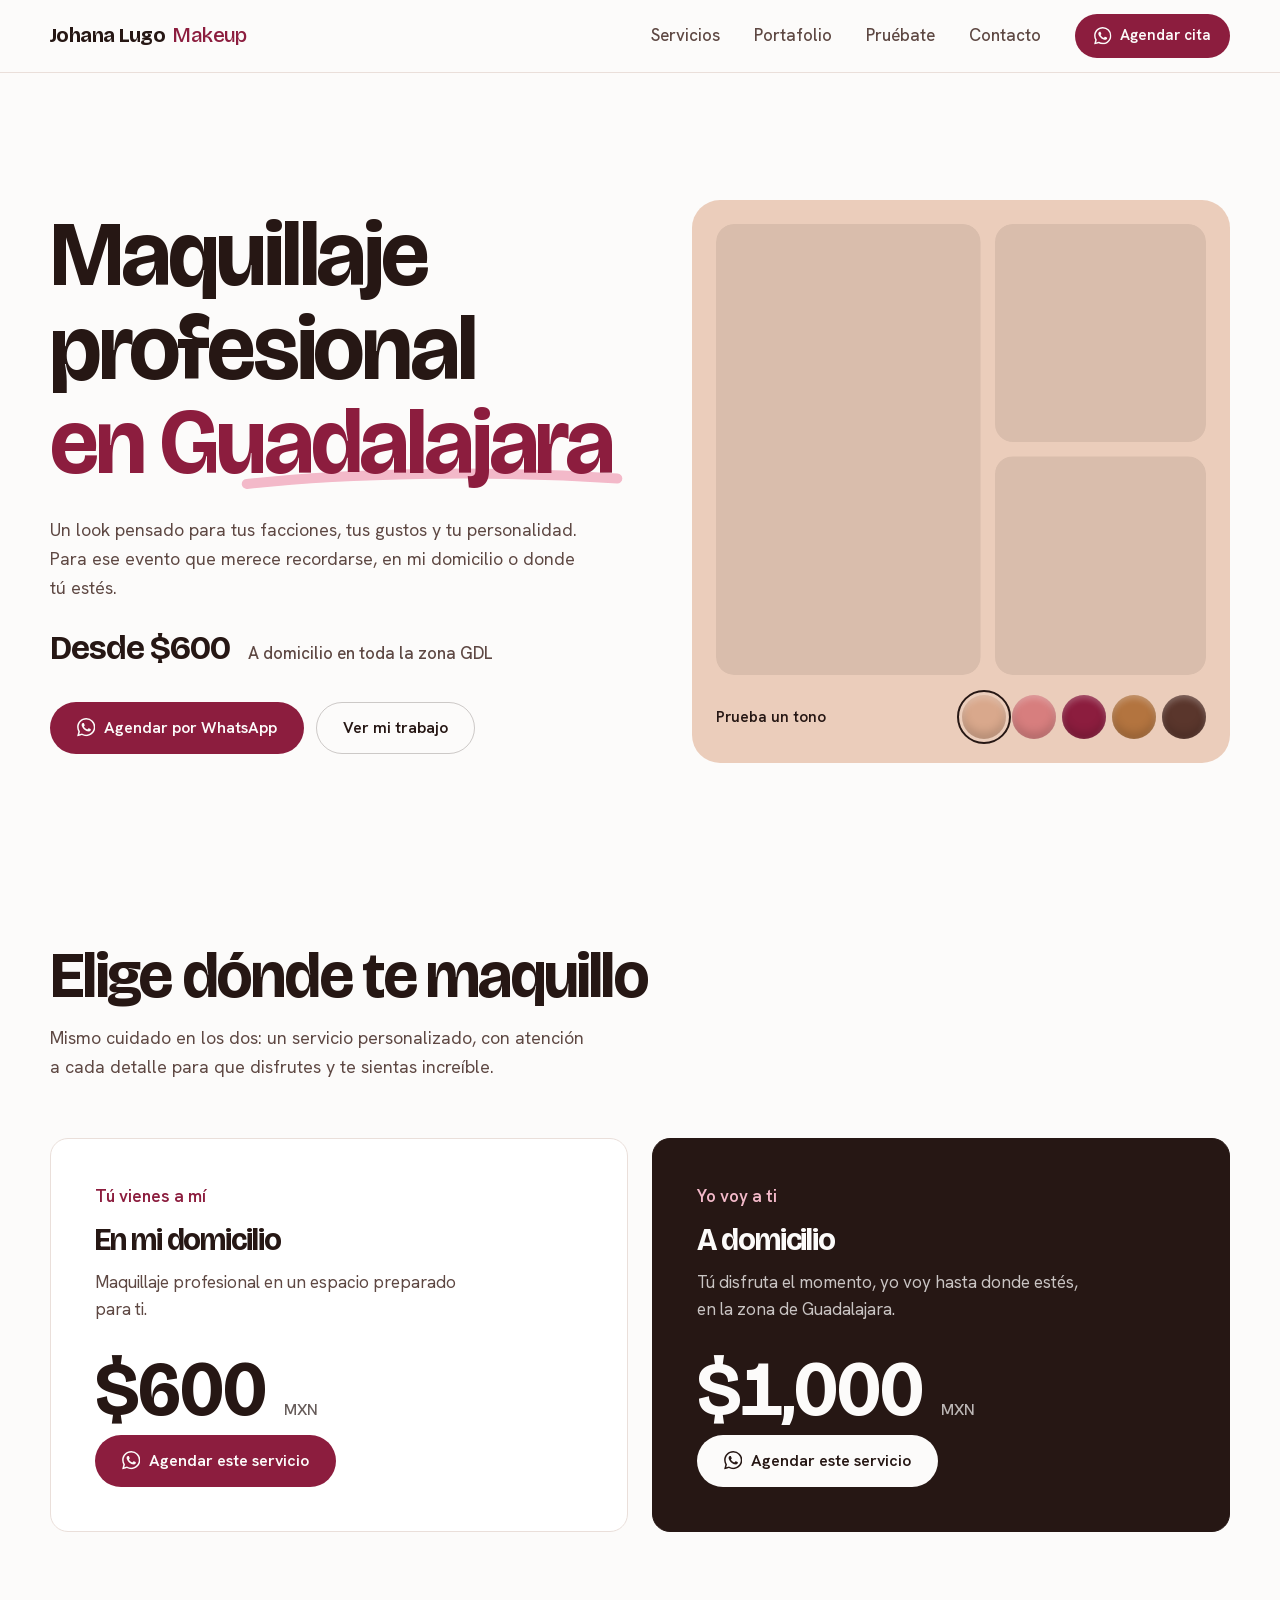
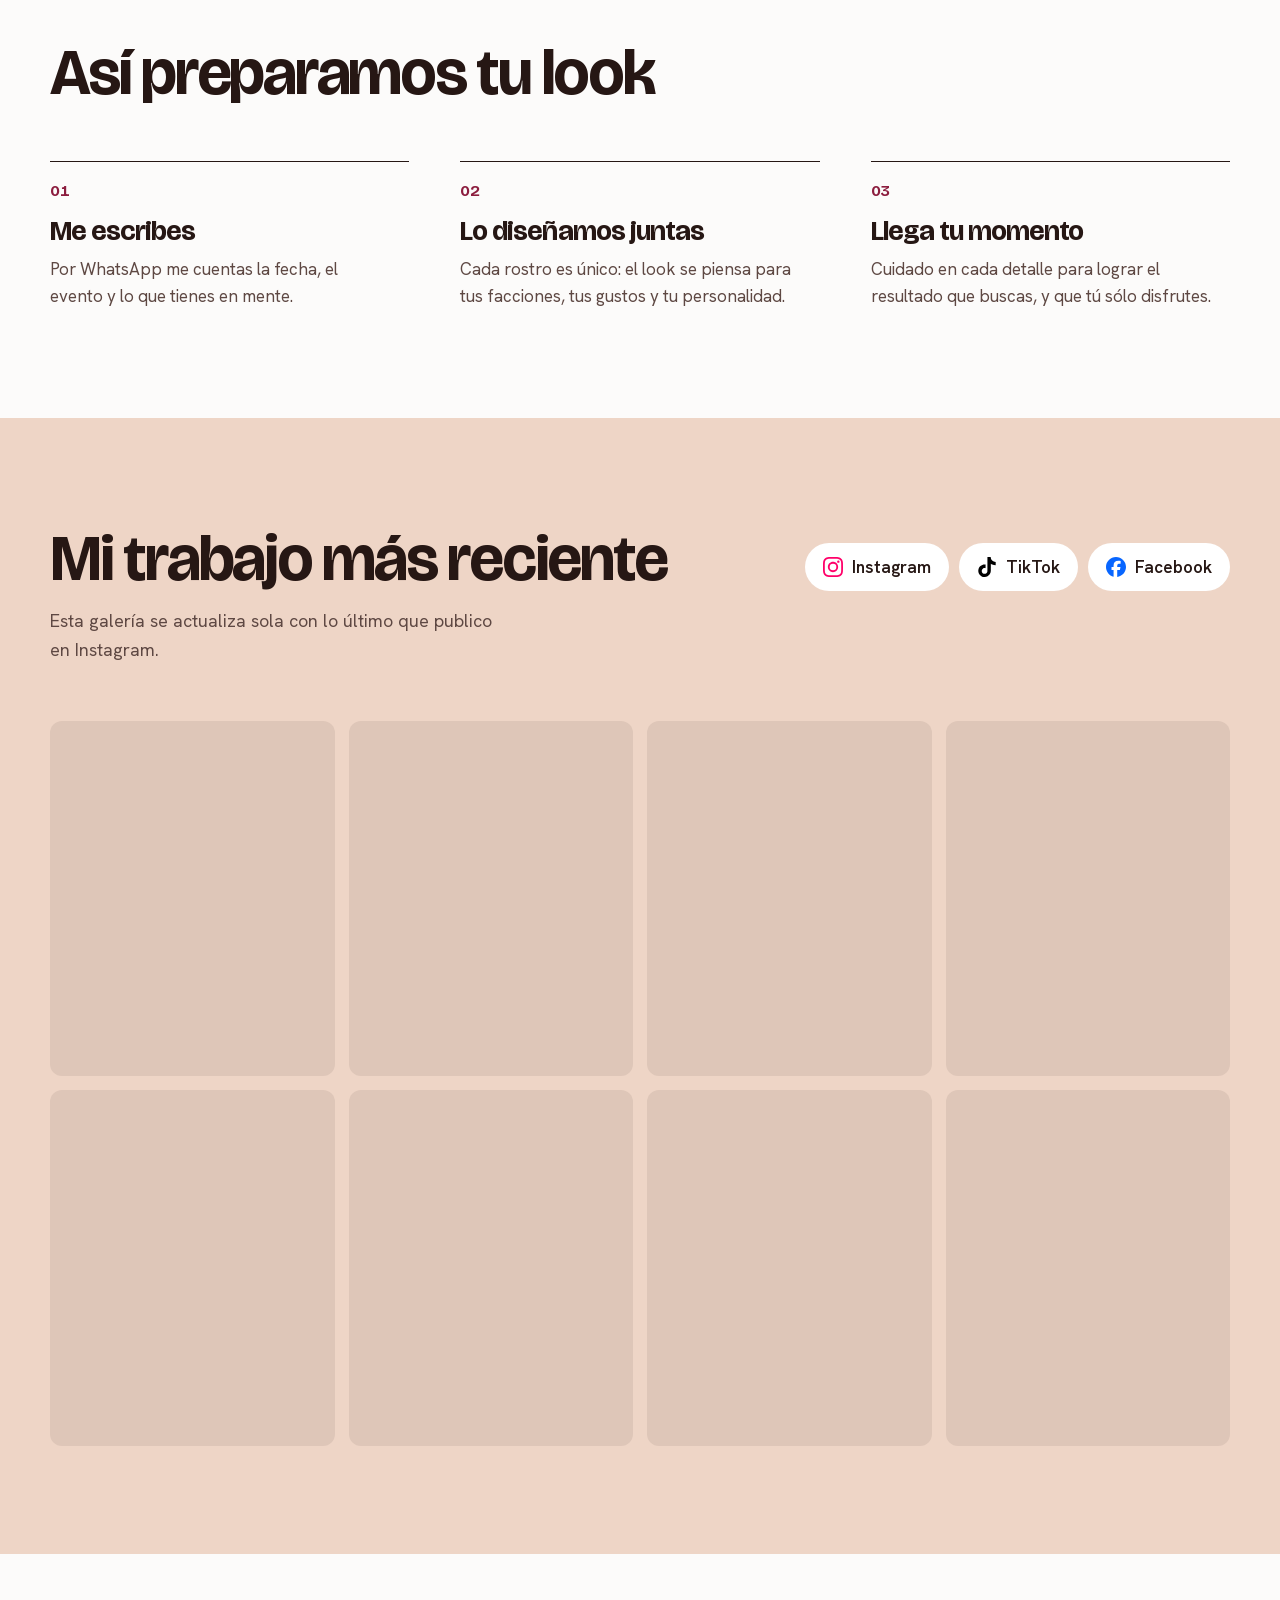
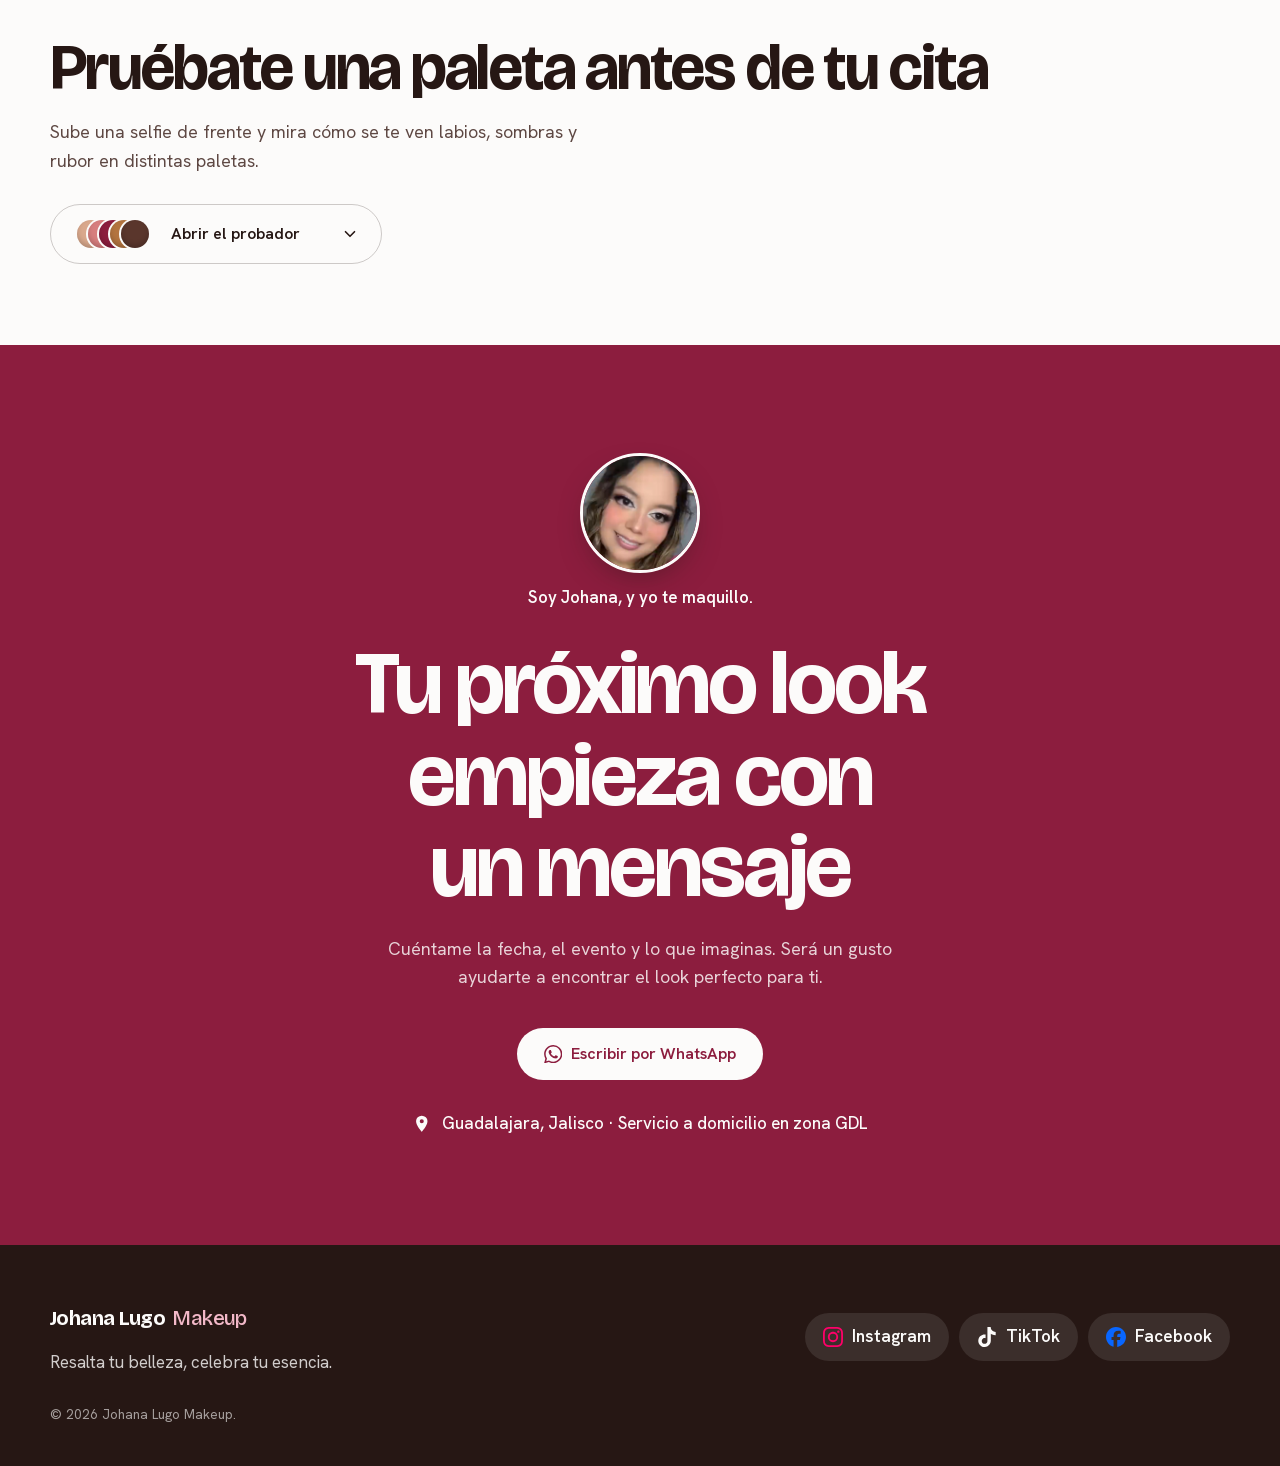
==== maquillaje/index.html @ 3df5ff07 "Add files via upload" ====
<!DOCTYPE html>
<html lang="es-MX">
<head>
  <meta charset="UTF-8">
  <meta name="viewport" content="width=device-width, initial-scale=1, viewport-fit=cover">
  <title>Johana Lugo Makeup · Maquillaje profesional en Guadalajara</title>
  <meta name="description" content="Maquillaje profesional en Guadalajara para tus eventos especiales. En mi domicilio desde $600 o a domicilio en zona GDL. Agenda por WhatsApp.">
  <meta name="theme-color" content="#FCFBFA">
  <meta name="color-scheme" content="light">

  <!-- Compartir (WhatsApp, Facebook, Instagram) -->
  <meta property="og:type" content="website">
  <meta property="og:locale" content="es_MX">
  <meta property="og:title" content="Johana Lugo Makeup · Maquillaje profesional en Guadalajara">
  <meta property="og:description" content="Un look pensado para ti. En mi domicilio desde $600 o a domicilio en zona GDL.">
  <meta property="og:image" content="share.jpg">
  <meta name="twitter:card" content="summary_large_image">

  <link rel="icon" href="data:image/svg+xml,%3Csvg xmlns='http://www.w3.org/2000/svg' viewBox='0 0 64 64'%3E%3Crect width='64' height='64' rx='16' fill='%238C1D3E'/%3E%3Ctext x='50%25' y='54%25' dominant-baseline='middle' text-anchor='middle' font-family='Georgia,serif' font-size='40' fill='%23FCFBFA'%3EJ%3C/text%3E%3C/svg%3E">

  <link rel="preload" href="fonts/bricolage-grotesque.woff2" as="font" type="font/woff2" crossorigin>
  <link rel="preload" href="fonts/hanken-grotesk.woff2" as="font" type="font/woff2" crossorigin>
  <link rel="preconnect" href="https://cdn.fouita.com" crossorigin>
  <link rel="preconnect" href="https://imgin.fouita.com" crossorigin>

  <style>
    /* ----------------------------------------------------------------
       Fuentes alojadas en el propio sitio (OFL). Sólo el subconjunto
       latino: cubre acentos, ñ, ¿ y ¡.
       ---------------------------------------------------------------- */
    @font-face {
      font-family: "Bricolage Grotesque";
      src: url("fonts/bricolage-grotesque.woff2") format("woff2");
      font-weight: 400 800; font-stretch: 75% 100%; font-display: swap;
      unicode-range: U+0000-00FF, U+0131, U+0152-0153, U+02BB-02BC, U+02C6, U+02DA, U+02DC, U+0304, U+0308, U+0329, U+2000-206F, U+20AC, U+2122, U+2191, U+2193, U+2212, U+2215, U+FEFF, U+FFFD;
    }
    @font-face {
      font-family: "Hanken Grotesk";
      src: url("fonts/hanken-grotesk.woff2") format("woff2");
      font-weight: 400 700; font-display: swap;
      unicode-range: U+0000-00FF, U+0131, U+0152-0153, U+02BB-02BC, U+02C6, U+02DA, U+02DC, U+0304, U+0308, U+0329, U+2000-206F, U+20AC, U+2122, U+2191, U+2193, U+2212, U+2215, U+FEFF, U+FFFD;
    }

    /* ----------------------------------------------------------------
       Sistema. Paleta del tocador: blanco limpio, tinta cacao, berry
       como acento y campo, nude como segundo campo.
       ---------------------------------------------------------------- */
    :root {
      --ground: #FCFBFA;
      --ink: #261714;
      --ink-2: #5E4843;        /* texto secundario: 8.2:1 sobre blanco */
      --berry: #8C1D3E;
      --berry-ink: #6E142F;    /* berry al presionar */
      --nude: #EED5C6;
      --line: #EADFDA;
      --tone: #EBCDBB;         /* lo cambia la paleta del hero */

      --display: "Bricolage Grotesque", "Hanken Grotesk", system-ui, sans-serif;
      --text: "Hanken Grotesk", system-ui, -apple-system, "Segoe UI", sans-serif;

      --r: 18px;
      --r-sm: 12px;
      --wrap: min(1180px, calc(100% - clamp(40px, 8vw, 96px)));

      /* Curvas con fuerza (Emil Kowalski): nada de ease-in en UI */
      --ease-out: cubic-bezier(0.23, 1, 0.32, 1);
      --ease-in-out: cubic-bezier(0.77, 0, 0.175, 1);
    }

    *, *::before, *::after { box-sizing: border-box; }
    * { margin: 0; }
    html { scroll-behavior: smooth; scroll-padding-top: 88px; -webkit-text-size-adjust: 100%; }
    body {
      background: var(--ground);
      color: var(--ink);
      font: 400 17px/1.6 var(--text);
      -webkit-font-smoothing: antialiased;
      text-rendering: optimizeLegibility;
      accent-color: var(--berry);
      caret-color: var(--berry);
      scrollbar-color: var(--berry) var(--ground);
    }
    img, svg { display: block; max-width: 100%; }
    a { color: inherit; text-underline-offset: 0.2em; }
    ::selection { background: var(--berry); color: var(--ground); }
    :focus-visible { outline: 2px solid var(--berry); outline-offset: 3px; border-radius: 6px; }

    h1, h2, h3 {
      font-family: var(--display);
      font-weight: 700;
      line-height: 1.02;
      letter-spacing: -0.035em;
      text-wrap: balance;
      font-variation-settings: "opsz" 96;
    }
    h2 { font-size: clamp(2.4rem, 5vw, 4rem); }
    p { text-wrap: pretty; }

    .wrap { width: var(--wrap); margin-inline: auto; }
    .lead { font-size: clamp(1.06rem, 1.4vw, 1.2rem); color: var(--ink-2); max-width: 54ch; }

    .skip {
      position: absolute; left: 16px; top: -60px; z-index: 200;
      background: var(--ink); color: var(--ground); padding: 12px 18px; border-radius: 10px;
      font-weight: 600; text-decoration: none;
    }
    .skip:focus { top: 16px; }

    .icon { width: 1.15em; height: 1.15em; fill: currentColor; flex: none; }

    /* ---------------- Botones: un par, una forma ---------------- */
    .btn {
      display: inline-flex; align-items: center; justify-content: center; gap: 0.55em;
      min-height: 52px; padding: 0 26px; border-radius: 999px;
      font: 600 1rem/1 var(--text); text-decoration: none; cursor: pointer;
      border: 1.5px solid transparent;
      transition: background-color 180ms ease, color 180ms ease, border-color 180ms ease, transform 160ms var(--ease-out);
      -webkit-tap-highlight-color: transparent;
    }
    .btn:active { transform: scale(0.97); }
    .btn-primary { background: var(--berry); color: var(--ground); }
    .btn-primary:active { background: var(--berry-ink); }
    .btn-ghost { border-color: color-mix(in srgb, var(--ink) 22%, transparent); color: var(--ink); }
    @media (hover: hover) and (pointer: fine) {
      .btn-primary:hover { background: var(--berry-ink); }
      .btn-ghost:hover { border-color: var(--ink); }
    }

    /* ---------------- Encabezado ---------------- */
    .top {
      position: sticky; top: 0; z-index: 100;
      background: color-mix(in srgb, var(--ground) 90%, transparent);
      backdrop-filter: saturate(1.4) blur(14px);
      -webkit-backdrop-filter: saturate(1.4) blur(14px);
      border-bottom: 1px solid var(--line);
    }
    .top .wrap { min-height: 72px; display: flex; align-items: center; justify-content: space-between; gap: 24px; }
    .mark {
      font: 700 1.3rem/1 var(--display); letter-spacing: -0.03em; text-decoration: none;
      display: inline-flex; align-items: baseline; gap: 0.35em; min-height: 44px; align-items: center;
    }
    .mark span { color: var(--berry); font-weight: 500; }
    .nav { display: flex; align-items: center; gap: clamp(16px, 3vw, 34px); }
    .nav a:not(.btn) {
      font-weight: 500; color: var(--ink-2); text-decoration: none; padding: 10px 0;
      background: linear-gradient(currentColor, currentColor) 0 calc(100% - 6px) / 0 1.5px no-repeat;
      transition: background-size 220ms var(--ease-out), color 180ms ease;
    }
    @media (hover: hover) and (pointer: fine) {
      .nav a:not(.btn):hover { color: var(--ink); background-size: 100% 1.5px; }
    }
    .nav .btn { min-height: 44px; padding: 0 18px; font-size: 0.95rem; }

    /* ---------------- Hero ---------------- */
    .hero { padding: clamp(32px, 6vh, 72px) 0 clamp(32px, 5vh, 56px); }
    #servicios { padding-top: clamp(48px, 7vh, 88px); }
    .hero .wrap {
      display: grid; grid-template-columns: minmax(0, 1.05fr) minmax(0, 1fr);
      gap: clamp(32px, 6vw, 88px); align-items: center;
      min-height: min(720px, calc(100svh - 72px - 120px));
    }
    .hero h1 { font-size: clamp(3rem, 7.2vw, 6rem); margin-bottom: 26px; }
    .hero h1 em { font-style: normal; color: var(--berry); white-space: nowrap; }
    .hero .lead { margin-bottom: 30px; }
    .fact {
      display: flex; flex-wrap: wrap; align-items: baseline; gap: 6px 18px;
      margin-bottom: 34px; color: var(--ink-2); font-weight: 500;
    }
    .fact strong { font: 700 clamp(1.7rem, 2.6vw, 2.1rem)/1 var(--display); color: var(--ink); letter-spacing: -0.03em; }
    .actions { display: flex; flex-wrap: wrap; gap: 12px; }

    /* El tocador: campo de color + fotos reales de Instagram + paleta */
    .vanity {
      position: relative; border-radius: calc(var(--r) + 10px);
      background: var(--tone); padding: clamp(16px, 2.2vw, 24px);
      transition: background-color 420ms var(--ease-in-out);
    }
    .shots {
      display: grid; grid-template-columns: 1.25fr 1fr; grid-template-rows: 1fr 1fr;
      gap: clamp(10px, 1.4vw, 14px); aspect-ratio: 5 / 4.6;
    }
    .shot {
      position: relative; overflow: hidden; border-radius: var(--r);
      background: color-mix(in srgb, var(--ink) 9%, var(--tone));
      transition: background-color 420ms var(--ease-in-out);
    }
    .shot:first-child { grid-row: 1 / span 2; }
    .shot img {
      width: 100%; height: 100%; object-fit: cover; opacity: 0;
      transition: opacity 360ms ease, transform 420ms var(--ease-out);
    }
    .shot img.is-in { opacity: 1; }
    @media (hover: hover) and (pointer: fine) { .shot:hover img.is-in { transform: scale(1.03); } }
    .shot a { position: absolute; inset: 0; border-radius: inherit; }

    /* Si Instagram no carga, el tocador no se queda vacío */
    .vanity-fallback {
      display: none; aspect-ratio: 5 / 4.6; border-radius: var(--r);
      background: color-mix(in srgb, var(--ink) 9%, var(--tone));
      place-content: center; text-align: center; padding: 32px; gap: 16px;
    }
    .vanity-fallback p { font: 700 clamp(1.6rem, 3vw, 2.4rem)/1.05 var(--display); letter-spacing: -0.03em; }
    .vanity.is-offline .shots { display: none; }
    .vanity.is-offline .vanity-fallback { display: grid; justify-items: center; }

    .palette { display: flex; align-items: center; justify-content: space-between; gap: 12px; margin-top: clamp(14px, 2vw, 20px); }
    .palette-label { font-weight: 600; font-size: 0.95rem; }
    .pans { display: flex; gap: 6px; }
    .pan {
      width: 44px; height: 44px; border-radius: 50%; border: 0; padding: 0; cursor: pointer;
      background: var(--pan); position: relative;
      box-shadow: inset 0 -6px 10px rgba(0, 0, 0, 0.16), inset 0 3px 6px rgba(255, 255, 255, 0.28);
      transition: transform 160ms var(--ease-out);
      -webkit-tap-highlight-color: transparent;
    }
    .pan::after {
      content: ""; position: absolute; inset: -5px; border-radius: 50%;
      border: 2px solid var(--ink); opacity: 0; transform: scale(0.9);
      transition: opacity 180ms ease, transform 200ms var(--ease-out);
    }
    .pan[aria-pressed="true"]::after { opacity: 1; transform: none; }
    .pan:active { transform: scale(0.94); }

    /* ---------------- Servicios ---------------- */
    .section { padding: clamp(80px, 12vh, 140px) 0; }
    .head { display: grid; gap: 16px; margin-bottom: clamp(36px, 5vw, 56px); max-width: 760px; }
    .services { display: grid; grid-template-columns: repeat(2, minmax(0, 1fr)); gap: clamp(14px, 2vw, 24px); }
    .service {
      display: grid; grid-template-rows: auto auto 1fr auto; gap: 14px;
      padding: clamp(28px, 4vw, 44px); border-radius: var(--r);
      border: 1px solid var(--line); background: #FFFFFF;
    }
    .service:nth-child(2) { background: var(--ink); color: var(--ground); border-color: var(--ink); }
    .service h3 { font-size: clamp(1.6rem, 2.4vw, 2rem); }
    .service .who { font-weight: 600; color: var(--berry); }
    .service:nth-child(2) .who { color: #F3B9C9; }
    .service p { color: var(--ink-2); max-width: 40ch; }
    .service:nth-child(2) p { color: color-mix(in srgb, var(--ground) 76%, var(--ink)); }
    .service p.price { color: inherit; } /* el precio va en el color pleno de la tarjeta */
    .price {
      font: 700 clamp(3.4rem, 6vw, 5rem)/0.9 var(--display); letter-spacing: -0.04em;
      font-variant-numeric: tabular-nums; margin-top: 18px;
    }
    .price small { font: 500 1rem/1 var(--text); letter-spacing: 0; margin-left: 6px; opacity: 0.7; }
    .service .btn { justify-self: start; margin-top: 10px; }
    .service:nth-child(2) .btn-primary { background: var(--ground); color: var(--ink); }
    @media (hover: hover) and (pointer: fine) {
      .service:nth-child(2) .btn-primary:hover { background: var(--nude); }
    }

    /* ---------------- Proceso ---------------- */
    .steps { display: grid; grid-template-columns: repeat(3, minmax(0, 1fr)); gap: clamp(24px, 4vw, 56px); list-style: none; padding: 0; counter-reset: s; }
    .steps li { border-top: 1.5px solid var(--ink); padding-top: 22px; counter-increment: s; }
    .steps li::before {
      content: "0" counter(s); display: block; margin-bottom: 18px;
      font: 700 0.95rem/1 var(--display); color: var(--berry); font-variant-numeric: tabular-nums;
    }
    .steps h3 { font-size: clamp(1.45rem, 2.2vw, 1.8rem); margin-bottom: 10px; }
    .steps p { color: var(--ink-2); max-width: 34ch; }

    /* ---------------- Portafolio ---------------- */
    .work { background: var(--nude); }
    .work .head { grid-template-columns: 1fr auto; align-items: end; max-width: none; column-gap: 40px; }
    .work .head p { grid-column: 1; }
    .socials { display: flex; flex-wrap: wrap; gap: 10px; }
    .chip {
      display: inline-flex; align-items: center; gap: 9px; min-height: 48px; padding: 0 18px;
      border-radius: 999px; background: #FFFFFF; color: var(--ink); text-decoration: none; font-weight: 600;
      transition: transform 160ms var(--ease-out), box-shadow 200ms ease;
    }
    .chip:active { transform: scale(0.97); }
    @media (hover: hover) and (pointer: fine) {
      .chip:hover { transform: translateY(-2px); box-shadow: 0 8px 20px -10px rgba(38, 23, 20, 0.35); }
    }
    .chip .icon { width: 20px; height: 20px; }
    .i-ig { fill: #FF0069; } .i-tt { fill: #000000; } .i-fb { fill: #0866FF; }

    /* El widget de Fouita sólo es la fuente: trae solo las publicaciones
       nuevas. Lo cargamos fuera de la vista y pintamos nuestra propia
       cuadrícula pareja con sus fotos y enlaces. */
    .feed { position: relative; }
    .feed-source {
      position: absolute; left: 0; top: 0; width: 100%; height: 1px;
      overflow: hidden; clip-path: inset(50%); pointer-events: none;
    }
    .grid { display: grid; grid-template-columns: repeat(4, minmax(0, 1fr)); gap: clamp(8px, 1.2vw, 14px); list-style: none; padding: 0; }
    .grid:empty { display: none; }
    .tile { display: block; position: relative; aspect-ratio: 4 / 5; overflow: hidden; border-radius: var(--r-sm); background: color-mix(in srgb, var(--ink) 8%, var(--nude)); }
    .tile img { width: 100%; height: 100%; object-fit: cover; opacity: 0; transition: opacity 320ms ease, transform 420ms var(--ease-out); }
    .tile img.is-in { opacity: 1; }
    @media (hover: hover) and (pointer: fine) { .tile:hover img.is-in { transform: scale(1.03); } }
    /* Mientras carga: el espacio ya reservado, sin saltos */
    .feed-wait { display: grid; grid-template-columns: repeat(4, minmax(0, 1fr)); gap: clamp(8px, 1.2vw, 14px); }
    .feed-wait span { aspect-ratio: 4 / 5; border-radius: var(--r-sm); background: color-mix(in srgb, var(--ink) 8%, var(--nude)); }
    .feed.is-ready .feed-wait, .feed.is-offline .feed-wait { display: none; }
    .feed-fallback { display: none; padding: 48px 0; font-size: 1.1rem; color: var(--ink-2); }
    .feed.is-offline .feed-fallback { display: block; }

    /* ---------------- Probador de paletas ---------------- */
    .sr-only { position: absolute; width: 1px; height: 1px; overflow: hidden; clip: rect(0 0 0 0); white-space: nowrap; }
    .try { display: grid; grid-template-columns: minmax(0, 1fr) minmax(0, 1.05fr); gap: clamp(32px, 6vw, 88px); align-items: center; }
    .try-section { padding-block: clamp(64px, 9vh, 104px); }
    .try-private { font-size: 1.05rem; color: var(--ink-2); margin-bottom: 28px; max-width: 40ch; }

    /* Cabecera siempre visible + botón que abre/cierra el probador */
    .try-head { display: flex; align-items: flex-end; justify-content: space-between; flex-wrap: wrap; gap: 28px 48px; }
    .try-head .lead { margin-top: 18px; }
    .try-toggle {
      display: inline-flex; align-items: center; gap: 16px; min-height: 60px; padding: 0 22px 0 16px; border-radius: 999px;
      border: 1.5px solid color-mix(in srgb, var(--ink) 22%, transparent); background: transparent; color: var(--ink);
      font: 600 1rem/1 var(--text); cursor: pointer; -webkit-tap-highlight-color: transparent;
      transition: border-color 180ms ease, background-color 220ms ease, transform 160ms var(--ease-out);
    }
    .try-toggle:active { transform: scale(0.97); }
    .try-toggle[aria-expanded="true"] { background: var(--nude); border-color: transparent; }
    @media (hover: hover) and (pointer: fine) { .try-toggle:hover { border-color: var(--ink); } }
    /* Cinco godetes encimados que se abren en abanico */
    .try-fan { position: relative; width: 72px; height: 28px; flex: none; margin-inline: 10px 6px; }
    .try-fan i {
      position: absolute; top: 0; left: calc(var(--n) * 11px); width: 28px; height: 28px; border-radius: 50%;
      background: var(--c); box-shadow: 0 0 0 2px var(--ground), inset 0 -3px 5px rgba(0,0,0,.18);
      transform-origin: 50% 140%; transition: transform 460ms var(--ease-out), box-shadow 220ms ease;
      transition-delay: calc(var(--n) * 28ms);
    }
    .try-toggle[aria-expanded="true"] .try-fan i { box-shadow: 0 0 0 2px var(--nude), inset 0 -3px 5px rgba(0,0,0,.18); transform: rotate(calc((var(--n) - 2) * 15deg)) translateY(-3px); }
    @media (hover: hover) and (pointer: fine) {
      .try-toggle:hover .try-fan i { transform: rotate(calc((var(--n) - 2) * 8deg)) translateY(-2px); }
      .try-toggle[aria-expanded="true"]:hover .try-fan i { transform: rotate(calc((var(--n) - 2) * 15deg)) translateY(-3px); }
    }
    .try-toggle-label { min-width: 9.6em; text-align: left; }
    .try-chev { width: 18px; height: 18px; fill: none; stroke: currentColor; stroke-width: 2.2; stroke-linecap: round; stroke-linejoin: round; transition: transform 460ms var(--ease-out); }
    .try-toggle[aria-expanded="true"] .try-chev { transform: rotate(180deg); }

    /* El panel se despliega (alto real con grid 0fr → 1fr); cerrar es más rápido que abrir */
    .try-panel { display: grid; grid-template-rows: 0fr; transition: grid-template-rows 380ms var(--ease-in-out); }
    .try-panel-in { min-height: 0; overflow: hidden; padding-inline: 8px; margin-inline: -8px; }
    .try-panel .try { align-items: start; padding: clamp(36px, 5vw, 60px) 0 8px; opacity: 0; transform: translateY(-16px); transition: opacity 160ms ease, transform 380ms var(--ease-out); }
    .try-panel .try-stage { transform: rotate(-2.5deg) scale(0.94); transform-origin: 70% 0; transition: transform 380ms var(--ease-out); }
    .try-section.is-open .try-panel { grid-template-rows: 1fr; transition-duration: 700ms; }
    .try-section.is-open .try { opacity: 1; transform: none; transition: opacity 380ms ease 120ms, transform 700ms var(--ease-out) 60ms; }
    /* El tocador "aterriza" con un ligero giro coqueto */
    .try-section.is-open .try-stage { transform: none; transition: transform 900ms cubic-bezier(0.34, 1.4, 0.64, 1) 140ms; }
    @media (max-width: 640px) {
      .try-toggle { width: 100%; }
      .try-toggle-label { flex: 1; }
    }
    /* El input real es invisible; el anillo de foco se muestra en su botón */
    .actions:has(#try-file:focus-visible) label { outline: 2px solid var(--berry); outline-offset: 3px; }
    .try-status { min-height: 1.6em; margin-top: 16px; font-weight: 600; color: var(--berry); }
    .try-stage { border-radius: calc(var(--r) + 10px); background: var(--nude); padding: clamp(14px, 2vw, 20px); display: grid; gap: 14px; }
    /* Una selfie vertical no debe empujar los controles fuera de la pantalla */
    .try-stage canvas {
      width: 100%; height: auto; max-height: min(68vh, 640px); object-fit: contain;
      border-radius: var(--r); display: none; background: color-mix(in srgb, var(--ink) 8%, var(--nude));
    }
    .try-empty {
      aspect-ratio: 4 / 5; border-radius: var(--r); display: grid; place-content: center; text-align: center; gap: 8px; padding: 24px;
      background: color-mix(in srgb, var(--ink) 7%, var(--nude)); border: 1.5px dashed color-mix(in srgb, var(--ink) 25%, transparent);
    }
    .try-empty p { font: 700 clamp(1.4rem, 2.6vw, 1.9rem)/1.1 var(--display); letter-spacing: -0.03em; }
    .try-empty span { color: var(--ink-2); }
    .try-stage[data-state="ready"] canvas { display: block; }
    .try-stage[data-state="ready"] .try-empty, .try-stage[data-state="busy"] .try-empty { display: none; }
    .try-stage[data-state="busy"] canvas { display: block; opacity: 0.55; }
    .try-bar, .try-palettes, .try-book { display: none; }
    .try-stage[data-state="ready"] .try-bar { display: flex; }
    .try-stage[data-state="ready"] .try-palettes { display: flex; }
    .try-stage[data-state="ready"] .try-book { display: inline-flex; justify-self: start; }
    .try-bar { align-items: center; justify-content: space-between; gap: 12px; }
    .try-now { display: flex; align-items: center; gap: 12px; }
    .try-name { font: 700 1.35rem/1 var(--display); letter-spacing: -0.03em; min-width: 7ch; }
    .try-swatches { display: flex; gap: 4px; }
    .try-swatches i { width: 18px; height: 18px; border-radius: 50%; background: var(--c); box-shadow: inset 0 -3px 5px rgba(0,0,0,.18); }
    .try-ctrls { display: flex; gap: 6px; }
    .try-btn {
      width: 44px; height: 44px; border-radius: 50%; border: 0; background: #FFFFFF; color: var(--ink);
      font: 700 1rem/1 var(--text); cursor: pointer; transition: transform 160ms var(--ease-out);
    }
    .try-btn:active { transform: scale(0.94); }
    .try-palettes { flex-wrap: wrap; gap: 6px; }
    .try-palettes button {
      width: 44px; height: 44px; border-radius: 50%; border: 0; padding: 0; cursor: pointer; position: relative;
      background: conic-gradient(var(--l) 0 33%, var(--s) 0 66%, var(--b) 0);
      transition: transform 160ms var(--ease-out);
    }
    .try-palettes button:active { transform: scale(0.94); }
    .try-palettes button::after {
      content: ""; position: absolute; inset: -4px; border-radius: 50%; border: 2px solid var(--ink);
      opacity: 0; transition: opacity 180ms ease;
    }
    .try-palettes button[aria-pressed="true"]::after { opacity: 1; }

    /* ---------------- Cierre ---------------- */
    .close { background: var(--berry); color: var(--ground); text-align: center; }
    .me { display: flex; flex-direction: column; align-items: center; gap: 14px; margin: 0 auto 30px; }
    .me img {
      width: 120px; height: 120px; border-radius: 50%; object-fit: cover;
      border: 3px solid var(--ground);
      box-shadow: 0 12px 30px -12px rgba(38, 23, 20, 0.55);
    }
    .me figcaption { font: 600 1.05rem/1.3 var(--text); }
    .close h2 { font-size: clamp(2.8rem, 7vw, 6rem); max-width: 14ch; margin: 0 auto 22px; }
    .close .lead { color: color-mix(in srgb, var(--ground) 82%, var(--berry)); margin: 0 auto 36px; }
    .close .btn-primary { background: var(--ground); color: var(--berry); }
    @media (hover: hover) and (pointer: fine) { .close .btn-primary:hover { background: var(--nude); } }
    .where { display: flex; align-items: center; justify-content: center; gap: 10px; margin-top: 30px; font-weight: 500; }

    /* ---------------- Pie ---------------- */
    footer { background: var(--ink); color: color-mix(in srgb, var(--ground) 80%, var(--ink)); padding: 52px 0 40px; }
    footer .wrap { display: grid; grid-template-columns: 1fr auto; gap: 28px; align-items: center; }
    footer .mark { color: var(--ground); }
    footer .mark span { color: #F3B9C9; }
    footer .socials .chip { background: color-mix(in srgb, var(--ground) 10%, var(--ink)); color: var(--ground); }
    footer .i-tt { fill: var(--ground); }
    footer small { grid-column: 1 / -1; font-size: 0.85rem; opacity: 0.75; }

    /* ---------------- Barra de acción en celular ---------------- */
    .dock { display: none; }

    /* ================================================================
       MOVIMIENTO — pocos momentos, bien hechos (sólo transform,
       opacity y clip-path, que corren fluidos hasta en celular).
       ================================================================ */
    @keyframes rise { from { opacity: 0; transform: translateY(10px); } }
    @keyframes settle { from { opacity: 0; transform: scale(0.97); } }
    @keyframes word { from { transform: translateY(108%); } }
    @keyframes curtain { from { clip-path: inset(100% 0 0 0 round var(--r)); } to { clip-path: inset(0 0 0 0 round var(--r)); } }
    @keyframes pop { from { opacity: 0; transform: scale(0.9); } }
    @keyframes stroke { to { clip-path: inset(0 0 0 0); } }
    @keyframes tile { from { clip-path: inset(0 0 100% 0); transform: scale(1.06); } to { clip-path: inset(0 0 0 0); } }

    /* 1 · Entrada del hero, una sola vez al cargar */
    [data-enter] > * { animation: rise 600ms var(--ease-out) both; }
    [data-enter] > .vanity { animation: settle 800ms var(--ease-out) 120ms both; }
    /* El título sube palabra por palabra desde una máscara */
    .rise .w { display: inline-block; overflow: clip; vertical-align: top; padding: 0 0.04em 0.16em; margin: 0 -0.04em -0.16em; }
    .rise .w > span { display: inline-block; animation: word 900ms var(--ease-out) both; animation-delay: calc(80ms + var(--i) * 75ms); }
    [data-enter] > :first-child { animation-name: none; } /* el título ya entra solo; el resto del bloque, abajo */
    .hero .lead, .hero .fact, .hero .actions { animation: rise 600ms var(--ease-out) both; }
    .hero .lead { animation-delay: 420ms; } .hero .fact { animation-delay: 500ms; } .hero .actions { animation-delay: 580ms; }
    /* Un brochazo de labial bajo "Guadalajara" */
    .hero h1 em { position: relative; display: inline-block; }
    .swipe {
      position: absolute; left: 34%; right: -2%; bottom: -0.04em; width: 68%; height: 0.3em; z-index: -1; overflow: visible;
    }
    .swipe path {
      fill: none; stroke: #F3B9C9; stroke-width: 10; stroke-linecap: round; vector-effect: non-scaling-stroke;
    }
    .swipe { clip-path: inset(0 100% 0 0); animation: stroke 900ms var(--ease-out) 900ms forwards; }
    .hero h1 { position: relative; z-index: 0; }
    /* Las fotos del tocador se abren como cortina, en cascada */
    .shot { animation: curtain 900ms var(--ease-in-out) both; animation-delay: calc(260ms + var(--k, 0) * 110ms); }
    .shot:nth-child(2) { --k: 1; } .shot:nth-child(3) { --k: 2; }
    .pan { animation: pop 420ms var(--ease-out) both; animation-delay: calc(700ms + var(--k, 0) * 45ms); }
    .pan:nth-child(2) { --k: 1; } .pan:nth-child(3) { --k: 2; } .pan:nth-child(4) { --k: 3; } .pan:nth-child(5) { --k: 4; }

    /* 2 · Cada foto de la galería se revela al cargar (no con el scroll) */
    .tile img.is-in { animation: tile 760ms var(--ease-out) both; animation-delay: calc(var(--i, 0) * 45ms); }

    /* 3 · El momento estrella: el cierre se enciende palabra por palabra
       conforme bajas. Sólo donde el navegador lo soporta; si no, se ve completo. */
    @supports (animation-timeline: view()) {
      .lit span { animation: lit linear both; animation-timeline: view(); animation-range: cover calc(14% + var(--i) * 5%) cover calc(24% + var(--i) * 5%); }
      .close .me { animation: settle linear both; animation-timeline: view(); animation-range: entry 10% cover 30%; }
      @keyframes lit { from { opacity: 0.16; } to { opacity: 1; } }
    }

    /* 4 · Detalles al pasar el cursor */
    .btn .icon { transition: transform 260ms var(--ease-out); }
    @media (hover: hover) and (pointer: fine) {
      .btn:hover .icon { transform: rotate(-12deg) scale(1.08); }
    }

    @media (prefers-reduced-motion: reduce) {
      html { scroll-behavior: auto; }
      *, *::before, *::after { animation-duration: 1ms !important; animation-delay: 0ms !important; transition-duration: 1ms !important; }
      .lit span, .close .me { animation: none !important; opacity: 1 !important; transform: none !important; }
      .swipe { clip-path: none; }
    }

    /* ---------------- Responsivo ---------------- */
    @media (max-width: 980px) {
      .hero .wrap { grid-template-columns: 1fr; min-height: 0; }
      .vanity { max-width: 620px; }
      .steps { grid-template-columns: 1fr; gap: 28px; }
      .work .head { grid-template-columns: 1fr; }
      .grid, .feed-wait { grid-template-columns: repeat(3, minmax(0, 1fr)); }
      .try { grid-template-columns: 1fr; }
      .try-stage { max-width: 620px; }
    }
    @media (max-width: 720px) {
      body { font-size: 16px; padding-bottom: calc(76px + env(safe-area-inset-bottom)); }
      .nav a:not(.btn), .nav .btn { display: none; }
      .services { grid-template-columns: 1fr; }
      .grid, .feed-wait { grid-template-columns: repeat(2, minmax(0, 1fr)); }
      .actions .btn, .service .btn, .close .btn { width: 100%; }
      .palette { flex-direction: column; align-items: flex-start; }
      footer .wrap { grid-template-columns: 1fr; }
      /* Aparece sólo cuando el botón del hero ya salió de la pantalla.
         Al ocultarse también sale del orden de tabulación (visibility). */
      .dock {
        display: block; position: fixed; inset: auto 0 0 0; z-index: 120;
        padding: 12px 16px calc(12px + env(safe-area-inset-bottom));
        background: color-mix(in srgb, var(--ground) 92%, transparent);
        backdrop-filter: blur(14px); -webkit-backdrop-filter: blur(14px);
        border-top: 1px solid var(--line);
        transform: translateY(105%); visibility: hidden;
        transition: transform 240ms var(--ease-out), visibility 0s linear 240ms;
      }
      .dock.is-shown { transform: none; visibility: visible; transition: transform 240ms var(--ease-out), visibility 0s; }
      .dock .btn { width: 100%; }
    }
  </style>
</head>

<body>
  <svg width="0" height="0" style="position:absolute" aria-hidden="true">
    <!-- Íconos de Simple Icons (CC0) -->
    <symbol id="i-wa" viewBox="0 0 24 24"><path d="M17.472 14.382c-.297-.149-1.758-.867-2.03-.967-.273-.099-.471-.148-.67.15-.197.297-.767.966-.94 1.164-.173.199-.347.223-.644.075-.297-.15-1.255-.463-2.39-1.475-.883-.788-1.48-1.761-1.653-2.059-.173-.297-.018-.458.13-.606.134-.133.298-.347.446-.52.149-.174.198-.298.298-.497.099-.198.05-.371-.025-.52-.075-.149-.669-1.612-.916-2.207-.242-.579-.487-.5-.669-.51-.173-.008-.371-.01-.57-.01-.198 0-.52.074-.792.372-.272.297-1.04 1.016-1.04 2.479 0 1.462 1.065 2.875 1.213 3.074.149.198 2.096 3.2 5.077 4.487.709.306 1.262.489 1.694.625.712.227 1.36.195 1.871.118.571-.085 1.758-.719 2.006-1.413.248-.694.248-1.289.173-1.413-.074-.124-.272-.198-.57-.347m-5.421 7.403h-.004a9.87 9.87 0 01-5.031-1.378l-.361-.214-3.741.982.998-3.648-.235-.374a9.86 9.86 0 01-1.51-5.26c.001-5.45 4.436-9.884 9.888-9.884 2.64 0 5.122 1.03 6.988 2.898a9.825 9.825 0 012.893 6.994c-.003 5.45-4.437 9.884-9.885 9.884m8.413-18.297A11.815 11.815 0 0012.05 0C5.495 0 .16 5.335.157 11.892c0 2.096.547 4.142 1.588 5.945L.057 24l6.305-1.654a11.882 11.882 0 005.683 1.448h.005c6.554 0 11.89-5.335 11.893-11.893a11.821 11.821 0 00-3.48-8.413Z"/></symbol>
    <symbol id="i-ig" viewBox="0 0 24 24"><path d="M7.0301.084c-1.2768.0602-2.1487.264-2.911.5634-.7888.3075-1.4575.72-2.1228 1.3877-.6652.6677-1.075 1.3368-1.3802 2.127-.2954.7638-.4956 1.6365-.552 2.914-.0564 1.2775-.0689 1.6882-.0626 4.947.0062 3.2586.0206 3.6671.0825 4.9473.061 1.2765.264 2.1482.5635 2.9107.308.7889.72 1.4573 1.388 2.1228.6679.6655 1.3365 1.0743 2.1285 1.38.7632.295 1.6361.4961 2.9134.552 1.2773.056 1.6884.069 4.9462.0627 3.2578-.0062 3.668-.0207 4.9478-.0814 1.28-.0607 2.147-.2652 2.9098-.5633.7889-.3086 1.4578-.72 2.1228-1.3881.665-.6682 1.0745-1.3378 1.3795-2.1284.2957-.7632.4966-1.636.552-2.9124.056-1.2809.0692-1.6898.063-4.948-.0063-3.2583-.021-3.6668-.0817-4.9465-.0607-1.2797-.264-2.1487-.5633-2.9117-.3084-.7889-.72-1.4568-1.3876-2.1228C21.2982 1.33 20.628.9208 19.8378.6165 19.074.321 18.2017.1197 16.9244.0645 15.6471.0093 15.236-.005 11.977.0014 8.718.0076 8.31.0215 7.0301.0839m.1402 21.6932c-1.17-.0509-1.8053-.2453-2.2287-.408-.5606-.216-.96-.4771-1.3819-.895-.422-.4178-.6811-.8186-.9-1.378-.1644-.4234-.3624-1.058-.4171-2.228-.0595-1.2645-.072-1.6442-.079-4.848-.007-3.2037.0053-3.583.0607-4.848.05-1.169.2456-1.805.408-2.2282.216-.5613.4762-.96.895-1.3816.4188-.4217.8184-.6814 1.3783-.9003.423-.1651 1.0575-.3614 2.227-.4171 1.2655-.06 1.6447-.072 4.848-.079 3.2033-.007 3.5835.005 4.8495.0608 1.169.0508 1.8053.2445 2.228.408.5608.216.96.4754 1.3816.895.4217.4194.6816.8176.9005 1.3787.1653.4217.3617 1.056.4169 2.2263.0602 1.2655.0739 1.645.0796 4.848.0058 3.203-.0055 3.5834-.061 4.848-.051 1.17-.245 1.8055-.408 2.2294-.216.5604-.4763.96-.8954 1.3814-.419.4215-.8181.6811-1.3783.9-.4224.1649-1.0577.3617-2.2262.4174-1.2656.0595-1.6448.072-4.8493.079-3.2045.007-3.5825-.006-4.848-.0608M16.953 5.5864A1.44 1.44 0 1 0 18.39 4.144a1.44 1.44 0 0 0-1.437 1.4424M5.8385 12.012c.0067 3.4032 2.7706 6.1557 6.173 6.1493 3.4026-.0065 6.157-2.7701 6.1506-6.1733-.0065-3.4032-2.771-6.1565-6.174-6.1498-3.403.0067-6.156 2.771-6.1496 6.1738M8 12.0077a4 4 0 1 1 4.008 3.9921A3.9996 3.9996 0 0 1 8 12.0077"/></symbol>
    <symbol id="i-tt" viewBox="0 0 24 24"><path d="M12.525.02c1.31-.02 2.61-.01 3.91-.02.08 1.53.63 3.09 1.75 4.17 1.12 1.11 2.7 1.62 4.24 1.79v4.03c-1.44-.05-2.89-.35-4.2-.97-.57-.26-1.1-.59-1.62-.93-.01 2.92.01 5.84-.02 8.75-.08 1.4-.54 2.79-1.35 3.94-1.31 1.92-3.58 3.17-5.91 3.21-1.43.08-2.86-.31-4.08-1.03-2.02-1.19-3.44-3.37-3.65-5.71-.02-.5-.03-1-.01-1.49.18-1.9 1.12-3.72 2.58-4.96 1.66-1.44 3.98-2.13 6.15-1.72.02 1.48-.04 2.96-.04 4.44-.99-.32-2.15-.23-3.02.37-.63.41-1.11 1.04-1.36 1.75-.21.51-.15 1.07-.14 1.61.24 1.64 1.82 3.02 3.5 2.87 1.12-.01 2.19-.66 2.77-1.61.19-.33.4-.67.41-1.06.1-1.79.06-3.57.07-5.36.01-4.03-.01-8.05.02-12.07z"/></symbol>
    <symbol id="i-fb" viewBox="0 0 24 24"><path d="M9.101 23.691v-7.98H6.627v-3.667h2.474v-1.58c0-4.085 1.848-5.978 5.858-5.978.401 0 .955.042 1.468.103a8.68 8.68 0 0 1 1.141.195v3.325a8.623 8.623 0 0 0-.653-.036 26.805 26.805 0 0 0-.733-.009c-.707 0-1.259.096-1.675.309a1.686 1.686 0 0 0-.679.622c-.258.42-.374.995-.374 1.752v1.297h3.919l-.386 2.103-.287 1.564h-3.246v8.245C19.396 23.238 24 18.179 24 12.044c0-6.627-5.373-12-12-12s-12 5.373-12 12c0 5.628 3.874 10.35 9.101 11.647Z"/></symbol>
    <symbol id="i-pin" viewBox="0 0 24 24"><path d="M12 2a7 7 0 0 0-7 7c0 5.25 7 13 7 13s7-7.75 7-13a7 7 0 0 0-7-7Zm0 9.5A2.5 2.5 0 1 1 12 6.5a2.5 2.5 0 0 1 0 5Z"/></symbol>
  </svg>

  <a class="skip" href="#contenido">Saltar al contenido</a>

  <header class="top">
    <div class="wrap">
      <a href="#" class="mark" aria-label="Johana Lugo Makeup, inicio">Johana Lugo <span>Makeup</span></a>
      <nav class="nav" aria-label="Principal">
        <a href="#servicios">Servicios</a>
        <a href="#portafolio">Portafolio</a>
        <a href="#probador">Pruébate</a>
        <a href="#contacto">Contacto</a>
        <a class="btn btn-primary" href="https://wa.me/522227693916?text=Hola%20Johana%2C%20me%20gustar%C3%ADa%20informaci%C3%B3n%20para%20agendar%20una%20cita." target="_blank" rel="noopener noreferrer">
          <svg class="icon" aria-hidden="true"><use href="#i-wa"/></svg>Agendar cita
        </a>
      </nav>
    </div>
  </header>

  <main id="contenido">
    <!-- HERO -->
    <section class="hero" aria-labelledby="h-hero">
      <div class="wrap" data-enter>
        <div style="--i:0">
          <h1 id="h-hero" class="rise"><span class="w"><span style="--i:0">Maquillaje</span></span> <span class="w"><span style="--i:1">profesional</span></span> <em><span class="w"><span style="--i:2">en</span></span> <span class="w"><span style="--i:3">Guadalajara</span></span><svg class="swipe" viewBox="0 0 200 20" preserveAspectRatio="none" aria-hidden="true"><path d="M3 13 C 55 5, 130 3, 197 9"/></svg></em></h1>
          <p class="lead">Un look pensado para tus facciones, tus gustos y tu personalidad. Para ese evento que merece recordarse, en mi domicilio o donde tú estés.</p>
          <p class="fact"><strong>Desde $600</strong> A domicilio en toda la zona GDL</p>
          <div class="actions">
            <a class="btn btn-primary" href="https://wa.me/522227693916?text=Hola%20Johana%2C%20me%20gustar%C3%ADa%20informaci%C3%B3n%20para%20agendar%20una%20cita." target="_blank" rel="noopener noreferrer">
              <svg class="icon" aria-hidden="true"><use href="#i-wa"/></svg>Agendar por WhatsApp
            </a>
            <a class="btn btn-ghost" href="#portafolio">Ver mi trabajo</a>
          </div>
        </div>

        <div class="vanity" id="vanity">
          <!-- Se llenan solas con las publicaciones más recientes de Instagram -->
          <div class="shots">
            <div class="shot"><img alt="" decoding="async"><a href="https://www.instagram.com/johanalugo.makeup/" target="_blank" rel="noopener noreferrer" aria-label="Ver esta publicación en Instagram"></a></div>
            <div class="shot"><img alt="" decoding="async"><a href="https://www.instagram.com/johanalugo.makeup/" target="_blank" rel="noopener noreferrer" aria-label="Ver esta publicación en Instagram"></a></div>
            <div class="shot"><img alt="" decoding="async"><a href="https://www.instagram.com/johanalugo.makeup/" target="_blank" rel="noopener noreferrer" aria-label="Ver esta publicación en Instagram"></a></div>
          </div>
          <div class="vanity-fallback">
            <p>Mira mis looks más recientes</p>
            <a class="btn btn-primary" href="https://www.instagram.com/johanalugo.makeup/" target="_blank" rel="noopener noreferrer">Ver mi Instagram</a>
          </div>
          <div class="palette">
            <span class="palette-label" id="palette-label">Prueba un tono</span>
            <div class="pans" role="group" aria-labelledby="palette-label">
              <button class="pan" type="button" style="--pan:#D9A88C" data-tone="#EBCDBB" aria-pressed="true" aria-label="Nude"></button>
              <button class="pan" type="button" style="--pan:#D77E7E" data-tone="#F0C3BF" aria-pressed="false" aria-label="Rubor"></button>
              <button class="pan" type="button" style="--pan:#8C1D3E" data-tone="#E6B6C3" aria-pressed="false" aria-label="Berry"></button>
              <button class="pan" type="button" style="--pan:#B3743F" data-tone="#E5C3A1" aria-pressed="false" aria-label="Bronce"></button>
              <button class="pan" type="button" style="--pan:#5A362C" data-tone="#D3B8AD" aria-pressed="false" aria-label="Cacao"></button>
            </div>
          </div>
        </div>
      </div>
    </section>

    <!-- SERVICIOS -->
    <section class="section" id="servicios" aria-labelledby="h-servicios">
      <div class="wrap">
        <div class="head">
          <h2 id="h-servicios">Elige dónde te maquillo</h2>
          <p class="lead">Mismo cuidado en los dos: un servicio personalizado, con atención a cada detalle para que disfrutes y te sientas increíble.</p>
        </div>
        <div class="services">
          <article class="service">
            <span class="who">Tú vienes a mí</span>
            <h3>En mi domicilio</h3>
            <p>Maquillaje profesional en un espacio preparado para ti.</p>
            <div>
              <p class="price">$600 <small>MXN</small></p>
              <a class="btn btn-primary" href="https://wa.me/522227693916?text=Hola%20Johana%2C%20me%20interesa%20agendar%20maquillaje%20profesional%20en%20tu%20domicilio." target="_blank" rel="noopener noreferrer">
                <svg class="icon" aria-hidden="true"><use href="#i-wa"/></svg>Agendar este servicio
              </a>
            </div>
          </article>
          <article class="service">
            <span class="who">Yo voy a ti</span>
            <h3>A domicilio</h3>
            <p>Tú disfruta el momento, yo voy hasta donde estés, en la zona de Guadalajara.</p>
            <div>
              <p class="price">$1,000 <small>MXN</small></p>
              <a class="btn btn-primary" href="https://wa.me/522227693916?text=Hola%20Johana%2C%20me%20interesa%20agendar%20maquillaje%20profesional%20a%20domicilio." target="_blank" rel="noopener noreferrer">
                <svg class="icon" aria-hidden="true"><use href="#i-wa"/></svg>Agendar este servicio
              </a>
            </div>
          </article>
        </div>
      </div>
    </section>

    <!-- PROCESO -->
    <section class="section" aria-labelledby="h-proceso" style="padding-top:0">
      <div class="wrap">
        <div class="head">
          <h2 id="h-proceso">Así preparamos tu look</h2>
        </div>
        <ol class="steps">
          <li>
            <h3>Me escribes</h3>
            <p>Por WhatsApp me cuentas la fecha, el evento y lo que tienes en mente.</p>
          </li>
          <li>
            <h3>Lo diseñamos juntas</h3>
            <p>Cada rostro es único: el look se piensa para tus facciones, tus gustos y tu personalidad.</p>
          </li>
          <li>
            <h3>Llega tu momento</h3>
            <p>Cuidado en cada detalle para lograr el resultado que buscas, y que tú sólo disfrutes.</p>
          </li>
        </ol>
      </div>
    </section>

    <!-- PORTAFOLIO -->
    <section class="section work" id="portafolio" aria-labelledby="h-portafolio">
      <div class="wrap">
        <div class="head">
          <h2 id="h-portafolio">Mi trabajo más reciente</h2>
          <div class="socials" aria-label="Redes sociales">
            <a class="chip" href="https://www.instagram.com/johanalugo.makeup/" target="_blank" rel="noopener noreferrer"><svg class="icon i-ig" aria-hidden="true"><use href="#i-ig"/></svg>Instagram</a>
            <a class="chip" href="https://www.tiktok.com/@johanalugo.makeup" target="_blank" rel="noopener noreferrer"><svg class="icon i-tt" aria-hidden="true"><use href="#i-tt"/></svg>TikTok</a>
            <a class="chip" href="https://www.facebook.com/people/Johana-Lugo/61593519755397/" target="_blank" rel="noopener noreferrer"><svg class="icon i-fb" aria-hidden="true"><use href="#i-fb"/></svg>Facebook</a>
          </div>
          <p class="lead">Esta galería se actualiza sola con lo último que publico en Instagram.</p>
        </div>

        <div class="feed" id="feed">
          <ul class="grid" id="grid" aria-label="Publicaciones recientes de Instagram"></ul>
          <!-- Mientras carga: el espacio ya reservado, sin saltos -->
          <div class="feed-wait" aria-hidden="true"><span></span><span></span><span></span><span></span><span></span><span></span><span></span><span></span></div>
          <!-- Fuente automática de Instagram (Fouita). No tocar el id. -->
          <div class="feed-source" aria-hidden="true">
            <div id="ftju0f0ch" key="Masonry Instagram Feed" class="ft">
              <script src="https://wdg.fouita.com/widgets/0x57c909.js"></script>
            </div>
          </div>
          <p class="feed-fallback">La galería no cargó esta vez. Puedes ver todos mis looks en <a href="https://www.instagram.com/johanalugo.makeup/" target="_blank" rel="noopener noreferrer">mi Instagram</a>.</p>
        </div>
      </div>
    </section>

    <!-- PROBADOR -->
    <section class="section try-section" id="probador" aria-labelledby="h-probador">
      <div class="wrap">
        <div class="try-head">
          <div>
            <h2 id="h-probador">Pruébate una paleta antes de tu cita</h2>
            <p class="lead">Sube una selfie de frente y mira cómo se te ven labios, sombras y rubor en distintas paletas.</p>
          </div>
          <button class="try-toggle" type="button" id="try-toggle" aria-expanded="false" aria-controls="try-panel">
            <span class="try-fan" aria-hidden="true"><i style="--n:0;--c:#D9A88C"></i><i style="--n:1;--c:#D77E7E"></i><i style="--n:2;--c:#8C1D3E"></i><i style="--n:3;--c:#B3743F"></i><i style="--n:4;--c:#5A362C"></i></span>
            <span class="try-toggle-label" id="try-toggle-label">Abrir el probador</span>
            <svg class="try-chev" viewBox="0 0 24 24" aria-hidden="true"><path d="M6 9l6 6 6-6"/></svg>
          </button>
        </div>

        <div class="try-panel" id="try-panel" inert>
        <div class="try-panel-in">
        <div class="try">
        <div class="try-copy">
          <p class="try-private">Tu foto no sale de tu teléfono: se procesa aquí mismo y se borra al cerrar la página.</p>
          <div class="actions">
            <label class="btn btn-primary" for="try-file">Subir una selfie</label>
            <input id="try-file" class="sr-only" type="file" accept="image/*">
          </div>
          <p class="try-status" id="try-status" role="status" aria-live="polite"></p>
        </div>

        <div class="try-stage" id="try-stage" data-state="empty">
          <div class="try-empty">
            <p>Tu foto aparece aquí</p>
            <span>Luz de frente y la cara completa funcionan mejor.</span>
          </div>
          <canvas id="try-canvas" aria-label="Tu foto con la paleta aplicada" role="img"></canvas>

          <div class="try-bar">
            <div class="try-now">
              <span class="try-name" id="try-name">Nude</span>
              <span class="try-swatches" id="try-swatches" aria-hidden="true"><i></i><i></i><i></i></span>
            </div>
            <div class="try-ctrls">
              <button class="try-btn" type="button" id="try-prev" aria-label="Paleta anterior">‹</button>
              <button class="try-btn" type="button" id="try-play" aria-label="Pausar">❚❚</button>
              <button class="try-btn" type="button" id="try-next" aria-label="Paleta siguiente">›</button>
            </div>
          </div>
          <div class="try-palettes" id="try-palettes" role="group" aria-label="Paletas"></div>
          <a class="btn btn-primary try-book" id="try-book" target="_blank" rel="noopener noreferrer" href="https://wa.me/522227693916">
            <svg class="icon" aria-hidden="true"><use href="#i-wa"/></svg>Quiero esta paleta
          </a>
        </div>
        </div>
        </div>
        </div>
      </div>
    </section>

    <!-- CIERRE -->
    <section class="section close" id="contacto" aria-labelledby="h-contacto">
      <div class="wrap">
        <figure class="me">
          <img src="fotos/johana-retrato.jpg" alt="Johana Lugo, maquillista, sonriendo" width="120" height="120" loading="lazy" decoding="async">
          <figcaption>Soy Johana, y yo te maquillo.</figcaption>
        </figure>
        <h2 id="h-contacto" class="lit"><span style="--i:0">Tu</span> <span style="--i:1">próximo</span> <span style="--i:2">look</span> <span style="--i:3">empieza</span> <span style="--i:4">con</span> <span style="--i:5">un</span> <span style="--i:6">mensaje</span></h2>
        <p class="lead">Cuéntame la fecha, el evento y lo que imaginas. Será un gusto ayudarte a encontrar el look perfecto para ti.</p>
        <a class="btn btn-primary" href="https://wa.me/522227693916?text=Hola%20Johana%2C%20me%20gustar%C3%ADa%20informaci%C3%B3n%20para%20agendar%20una%20cita." target="_blank" rel="noopener noreferrer">
          <svg class="icon" aria-hidden="true"><use href="#i-wa"/></svg>Escribir por WhatsApp
        </a>
        <p class="where"><svg class="icon" aria-hidden="true"><use href="#i-pin"/></svg>Guadalajara, Jalisco · Servicio a domicilio en zona GDL</p>
      </div>
    </section>
  </main>

  <footer>
    <div class="wrap">
      <div>
        <a href="#" class="mark">Johana Lugo <span>Makeup</span></a>
        <p style="margin-top:8px">Resalta tu belleza, celebra tu esencia.</p>
      </div>
      <div class="socials" aria-label="Redes sociales">
        <a class="chip" href="https://www.instagram.com/johanalugo.makeup/" target="_blank" rel="noopener noreferrer"><svg class="icon i-ig" aria-hidden="true"><use href="#i-ig"/></svg>Instagram</a>
        <a class="chip" href="https://www.tiktok.com/@johanalugo.makeup" target="_blank" rel="noopener noreferrer"><svg class="icon i-tt" aria-hidden="true"><use href="#i-tt"/></svg>TikTok</a>
        <a class="chip" href="https://www.facebook.com/people/Johana-Lugo/61593519755397/" target="_blank" rel="noopener noreferrer"><svg class="icon i-fb" aria-hidden="true"><use href="#i-fb"/></svg>Facebook</a>
      </div>
      <small>© <span id="year">2026</span> Johana Lugo Makeup.</small>
    </div>
  </footer>

  <!-- Botón fijo en celular: la acción principal siempre a la mano -->
  <div class="dock">
    <a class="btn btn-primary" href="https://wa.me/522227693916?text=Hola%20Johana%2C%20me%20gustar%C3%ADa%20informaci%C3%B3n%20para%20agendar%20una%20cita." target="_blank" rel="noopener noreferrer">
      <svg class="icon" aria-hidden="true"><use href="#i-wa"/></svg>Agendar por WhatsApp
    </a>
  </div>

  <script>
    document.getElementById('year').textContent = new Date().getFullYear()

    /* Paleta del tocador: cada tono cambia el campo de color del hero */
    const vanity = document.getElementById('vanity')
    document.querySelectorAll('.pan').forEach((pan) => {
      pan.addEventListener('click', () => {
        document.querySelectorAll('.pan').forEach((p) => p.setAttribute('aria-pressed', String(p === pan)))
        vanity.style.setProperty('--tone', pan.dataset.tone)
      })
    })

    /* Barra de WhatsApp en celular: sólo cuando el botón del hero ya no se ve */
    const dock = document.querySelector('.dock')
    new IntersectionObserver(([e]) => dock.classList.toggle('is-shown', !e.isIntersecting && e.boundingClientRect.top < 0))
      .observe(document.querySelector('.hero .actions'))

    /* Instagram sin plugins ni claves: el widget de Fouita trae solo las
       publicaciones nuevas (fuera de la vista). De ahí tomamos cada foto y
       su enlace para pintar nuestra cuadrícula y llenar el hero.
       Si en 10 s no llegó nada, mostramos un enlace a Instagram. */
    const host = document.getElementById('ftju0f0ch')
    const feed = document.getElementById('feed')
    const grid = document.getElementById('grid')
    const heroImgs = [...document.querySelectorAll('.shot img')]
    const heroLinks = [...document.querySelectorAll('.shot a')]
    const PROFILE = 'https://www.instagram.com/johanalugo.makeup/'
    let shown = ''

    function readPosts() {
      const seen = new Set()
      return [...host.querySelectorAll('.ft-card img')]
        .map((img) => ({ src: img.currentSrc || img.getAttribute('src') || '', href: img.closest('a')?.href || PROFILE }))
        .filter((p) => /cdninstagram|fouita/.test(p.src) && !seen.has(p.href) && seen.add(p.href))
    }

    function reveal(img, src) {
      img.onload = () => img.classList.add('is-in')
      img.src = src
      if (img.complete && img.naturalWidth) img.classList.add('is-in')
    }

    function render() {
      const posts = readPosts().slice(0, 12)
      const key = posts.map((p) => p.href).join('|')
      if (!posts.length || key === shown) return posts.length
      shown = key

      grid.replaceChildren(...posts.map((p) => {
        const li = document.createElement('li')
        const a = document.createElement('a')
        a.className = 'tile'; a.href = p.href; a.target = '_blank'; a.rel = 'noopener noreferrer'
        a.style.setProperty('--i', grid.childElementCount ? 0 : posts.indexOf(p))
        a.setAttribute('aria-label', 'Ver esta publicación en Instagram')
        const img = document.createElement('img')
        img.alt = 'Maquillaje de Johana Lugo publicado en Instagram'
        img.loading = 'lazy'; img.decoding = 'async'
        reveal(img, p.src)
        a.append(img); li.append(a); return li
      }))
      feed.classList.add('is-ready')

      posts.slice(0, 3).forEach((p, k) => {
        heroImgs[k].alt = 'Maquillaje reciente de Johana Lugo'
        reveal(heroImgs[k], p.src)
        heroLinks[k].href = p.href
      })
      return posts.length
    }

    let queued = false
    new MutationObserver(() => { if (!queued) { queued = true; requestAnimationFrame(() => { queued = false; render() }) } })
      .observe(host, { childList: true, subtree: true, attributes: true, attributeFilter: ['src'] })

    setTimeout(() => {
      if (render() === 0) { feed.classList.add('is-offline'); vanity.classList.add('is-offline') }
    }, 10000)
  </script>

  <script type="module">
    /* ================================================================
       PROBADOR DE PALETAS
       MediaPipe Face Landmarker (Google, Apache-2.0) encuentra 478 puntos
       de la cara EN EL NAVEGADOR. Con ellos pintamos labios, sombra y
       rubor. La foto nunca se sube: vive en memoria y se va al cerrar.
       El motor (~18 MB) sólo se descarga la primera vez que suben foto.
       ================================================================ */
    const TV = 'https://cdn.jsdelivr.net/npm/@mediapipe/tasks-vision@1.2.2'
    const MODEL = 'https://storage.googleapis.com/mediapipe-models/face_landmarker/face_landmarker/float16/1/face_landmarker.task'

    const PALETTES = [
      { name: 'Nude',          lips: '#B5726A', shadow: '#A97B62', blush: '#E0927F' },
      { name: 'Berry',         lips: '#8C1D3E', shadow: '#6E3A4A', blush: '#D9707F' },
      { name: 'Rosa gyaru',    lips: '#E1748F', shadow: '#E9A6BC', blush: '#F28AA6' },
      { name: 'Coral',         lips: '#E0614F', shadow: '#D98A5E', blush: '#F2876E' },
      { name: 'Bronce',        lips: '#9C5B3F', shadow: '#9A6532', blush: '#C9805A' },
      { name: 'Cacao',         lips: '#6B3A2E', shadow: '#5A362C', blush: '#B9735E' },
      { name: 'Rojo clásico',  lips: '#B3182D', shadow: '#7A4A44', blush: '#D96B6B' },
      { name: 'Durazno',       lips: '#D9826B', shadow: '#E3A272', blush: '#F5A27F' },
      { name: 'Ciruela',       lips: '#6A1F3A', shadow: '#5B2A40', blush: '#C9667E' },
      { name: 'Dorado de noche', lips: '#9E4A4F', shadow: '#B08A3E', blush: '#D98778' },
    ]

    // Puntos de MediaPipe (malla de 468 + iris)
    const LIPS_OUT = [61,185,40,39,37,0,267,269,270,409,291,375,321,405,314,17,84,181,91,146]
    const LIPS_IN  = [78,191,80,81,82,13,312,311,310,415,308,324,318,402,317,14,87,178,88,95]
    const EYES = [
      { lid: [33,246,161,160,159,158,157,173,133], brow: [46,53,52,65,55] },
      { lid: [263,466,388,387,386,385,384,398,362], brow: [276,283,282,295,285] },
    ]
    const CHEEKS = [ [50, 33, 61], [280, 263, 291] ] // centro, ojo y comisura del mismo lado

    const $ = (id) => document.getElementById(id)
    const stage = $('try-stage'), canvas = $('try-canvas'), ctx = canvas.getContext('2d')
    const status = $('try-status'), nameEl = $('try-name'), sw = [...$('try-swatches').children]
    const playBtn = $('try-play'), bookBtn = $('try-book'), group = $('try-palettes')
    const reduce = matchMedia('(prefers-reduced-motion: reduce)').matches

    let landmarker = null, photo = null, face = null, idx = 0, timer = null
    let userPaused = reduce // si pide menos movimiento, no pasan solas

    // Botones de paleta
    PALETTES.forEach((p, i) => {
      const b = document.createElement('button')
      b.type = 'button'; b.setAttribute('aria-label', p.name); b.setAttribute('aria-pressed', 'false')
      b.style.cssText = `--l:${p.lips};--s:${p.shadow};--b:${p.blush}`
      b.addEventListener('click', () => { pause(); show(i) })
      group.append(b)
    })

    async function getLandmarker() {
      if (landmarker) return landmarker
      const { FilesetResolver, FaceLandmarker } = await import(`${TV}/vision_bundle.mjs`)
      const files = await FilesetResolver.forVisionTasks(`${TV}/wasm`)
      const opts = (delegate) => ({ baseOptions: { modelAssetPath: MODEL, delegate }, runningMode: 'IMAGE', numFaces: 1 })
      try { landmarker = await FaceLandmarker.createFromOptions(files, opts('GPU')) }
      catch { landmarker = await FaceLandmarker.createFromOptions(files, opts('CPU')) }
      return landmarker
    }

    // Lee la foto respetando la orientación del celular y la reduce a 1080 px
    async function loadPhoto(file) {
      const url = URL.createObjectURL(file)
      try {
        const img = new Image(); img.src = url; await img.decode()
        const k = Math.min(1, 1080 / Math.max(img.naturalWidth, img.naturalHeight))
        const c = document.createElement('canvas')
        c.width = Math.round(img.naturalWidth * k); c.height = Math.round(img.naturalHeight * k)
        c.getContext('2d').drawImage(img, 0, 0, c.width, c.height)
        return c
      } finally { URL.revokeObjectURL(url) }
    }

    $('try-file').addEventListener('change', async (e) => {
      const file = e.target.files?.[0]
      e.target.value = '' // permite volver a elegir la misma foto
      if (!file) return
      if (!file.type.startsWith('image/')) { status.textContent = 'Ese archivo no es una imagen. Prueba con una foto.'; return }
      halt()
      try {
        photo = await loadPhoto(file)
        canvas.width = photo.width; canvas.height = photo.height
        ctx.drawImage(photo, 0, 0); stage.dataset.state = 'busy'
        status.textContent = landmarker ? 'Buscando tu cara…' : 'Preparando el probador (la primera vez tarda unos segundos)…'
        const lm = await getLandmarker()
        status.textContent = 'Buscando tu cara…'
        const res = lm.detect(photo)
        face = res.faceLandmarks?.[0]?.map((p) => ({ x: p.x * photo.width, y: p.y * photo.height }))
        if (!face) { stage.dataset.state = 'ready'; ctx.drawImage(photo, 0, 0); status.textContent = 'No encontré una cara. Prueba una selfie de frente, con buena luz.'; return }
        status.textContent = ''
        stage.dataset.state = 'ready'
        show(0); if (!userPaused) start()
        canvas.scrollIntoView({ block: 'nearest', behavior: reduce ? 'auto' : 'smooth' })
      } catch (err) {
        console.warn(err)
        stage.dataset.state = photo ? 'ready' : 'empty'
        status.textContent = 'No se pudo preparar el probador. Revisa tu conexión e inténtalo otra vez.'
      }
    })

    function path(c, pts) { c.beginPath(); pts.forEach((p, i) => (i ? c.lineTo(p.x, p.y) : c.moveTo(p.x, p.y))); c.closePath() }

    // Pinta una capa a menor resolución y la estira: bordes suaves, en todos los navegadores
    function softLayer(scale, draw) {
      const w = Math.max(1, Math.round(canvas.width * scale)), h = Math.max(1, Math.round(canvas.height * scale))
      const c = document.createElement('canvas'); c.width = w; c.height = h
      const g = c.getContext('2d'); g.scale(scale, scale); draw(g)
      return c
    }
    function blend(layer, mode, alpha) {
      ctx.save(); ctx.globalCompositeOperation = mode; ctx.globalAlpha = alpha
      ctx.imageSmoothingEnabled = true; ctx.imageSmoothingQuality = 'high'
      ctx.drawImage(layer, 0, 0, canvas.width, canvas.height); ctx.restore()
    }

    function paint(p) {
      ctx.globalCompositeOperation = 'source-over'; ctx.globalAlpha = 1
      ctx.drawImage(photo, 0, 0)
      const F = face
      const faceW = Math.hypot(F[454].x - F[234].x, F[454].y - F[234].y)

      // Rubor: un círculo suave en cada mejilla
      blend(softLayer(0.12, (g) => {
        for (const [c, eye, mouth] of CHEEKS) {
          const x = F[c].x * 0.7 + (F[eye].x + F[mouth].x) / 2 * 0.3, y = F[c].y
          const r = faceW * 0.17
          const grad = g.createRadialGradient(x, y, 0, x, y, r)
          grad.addColorStop(0, p.blush); grad.addColorStop(1, 'rgba(0,0,0,0)')
          g.fillStyle = grad; g.beginPath(); g.arc(x, y, r, 0, Math.PI * 2); g.fill()
        }
      }), 'multiply', 0.3)

      // Sombra: del párpado a medio camino de la ceja
      blend(softLayer(0.2, (g) => {
        g.fillStyle = p.shadow
        for (const { lid, brow } of EYES) {
          const lower = lid.map((i) => F[i])
          const upper = lid.map((i, k) => {
            const b = F[brow[Math.round((k / (lid.length - 1)) * (brow.length - 1))]]
            return { x: F[i].x + (b.x - F[i].x) * 0.55, y: F[i].y + (b.y - F[i].y) * 0.55 }
          })
          path(g, [...lower, ...upper.reverse()]); g.fill()
        }
      }), 'multiply', 0.5)

      // Labios: el contorno exterior menos la boca abierta
      blend(softLayer(0.5, (g) => {
        g.fillStyle = p.lips
        g.beginPath()
        LIPS_OUT.forEach((i, k) => (k ? g.lineTo(F[i].x, F[i].y) : g.moveTo(F[i].x, F[i].y))); g.closePath()
        LIPS_IN.forEach((i, k) => (k ? g.lineTo(F[i].x, F[i].y) : g.moveTo(F[i].x, F[i].y))); g.closePath()
        g.fill('evenodd')
      }), 'multiply', 0.62)
    }

    function show(i) {
      idx = (i + PALETTES.length) % PALETTES.length
      const p = PALETTES[idx]
      if (face) {
        paint(p)
        // Un desenfoque breve disimula el cambio de paleta (truco de Emil Kowalski)
        if (!reduce) canvas.animate([{ filter: 'blur(3px)', opacity: 0.85 }, { filter: 'blur(0)', opacity: 1 }], { duration: 260, easing: 'cubic-bezier(0.23, 1, 0.32, 1)' })
      }
      nameEl.textContent = p.name
      ;[p.lips, p.shadow, p.blush].forEach((c, k) => sw[k].style.setProperty('--c', c))
      ;[...group.children].forEach((b, k) => b.setAttribute('aria-pressed', String(k === idx)))
      canvas.setAttribute('aria-label', `Tu foto con la paleta ${p.name}`)
      bookBtn.href = 'https://wa.me/522227693916?text=' + encodeURIComponent(`Hola Johana, me probé la paleta ${p.name} en tu página y me encantó. Me gustaría agendar una cita.`)
    }

    function start() { clearInterval(timer); timer = setInterval(() => show(idx + 1), 1800); userPaused = false; playBtn.textContent = '❚❚'; playBtn.setAttribute('aria-label', 'Pausar') }
    function halt() { clearInterval(timer); timer = null; playBtn.textContent = '▶'; playBtn.setAttribute('aria-label', 'Reproducir') }  // pausa interna
    function pause() { halt(); userPaused = true }                                                                                    // la persona pausó

    playBtn.addEventListener('click', () => (timer ? pause() : start()))
    $('try-prev').addEventListener('click', () => { pause(); show(idx - 1) })
    $('try-next').addEventListener('click', () => { pause(); show(idx + 1) })
    // Si sale de la pestaña, no gastamos batería
    document.addEventListener('visibilitychange', () => { if (document.hidden && timer) { clearInterval(timer); timer = 'paused' } else if (!document.hidden && timer === 'paused') start() })
    halt()

    // Abrir / cerrar el probador. Cerrado no roba página ni foco (inert).
    const section = $('probador'), toggle = $('try-toggle'), panel = $('try-panel'), toggleLabel = $('try-toggle-label')
    function setOpen(open) {
      section.classList.toggle('is-open', open)
      toggle.setAttribute('aria-expanded', String(open))
      toggleLabel.textContent = open ? 'Cerrar el probador' : 'Abrir el probador'
      panel.inert = !open
      if (!open && timer) halt()                       // cerrado, las paletas dejan de girar
      if (open && face && !userPaused && !timer) start()
    }
    toggle.addEventListener('click', () => setOpen(toggle.getAttribute('aria-expanded') !== 'true'))
    // El enlace "Pruébate" del menú lo abre directamente
    document.querySelectorAll('a[href="#probador"]').forEach((a) => a.addEventListener('click', () => setOpen(true)))
    if (location.hash === '#probador') setOpen(true)
  </script>
</body>
</html>
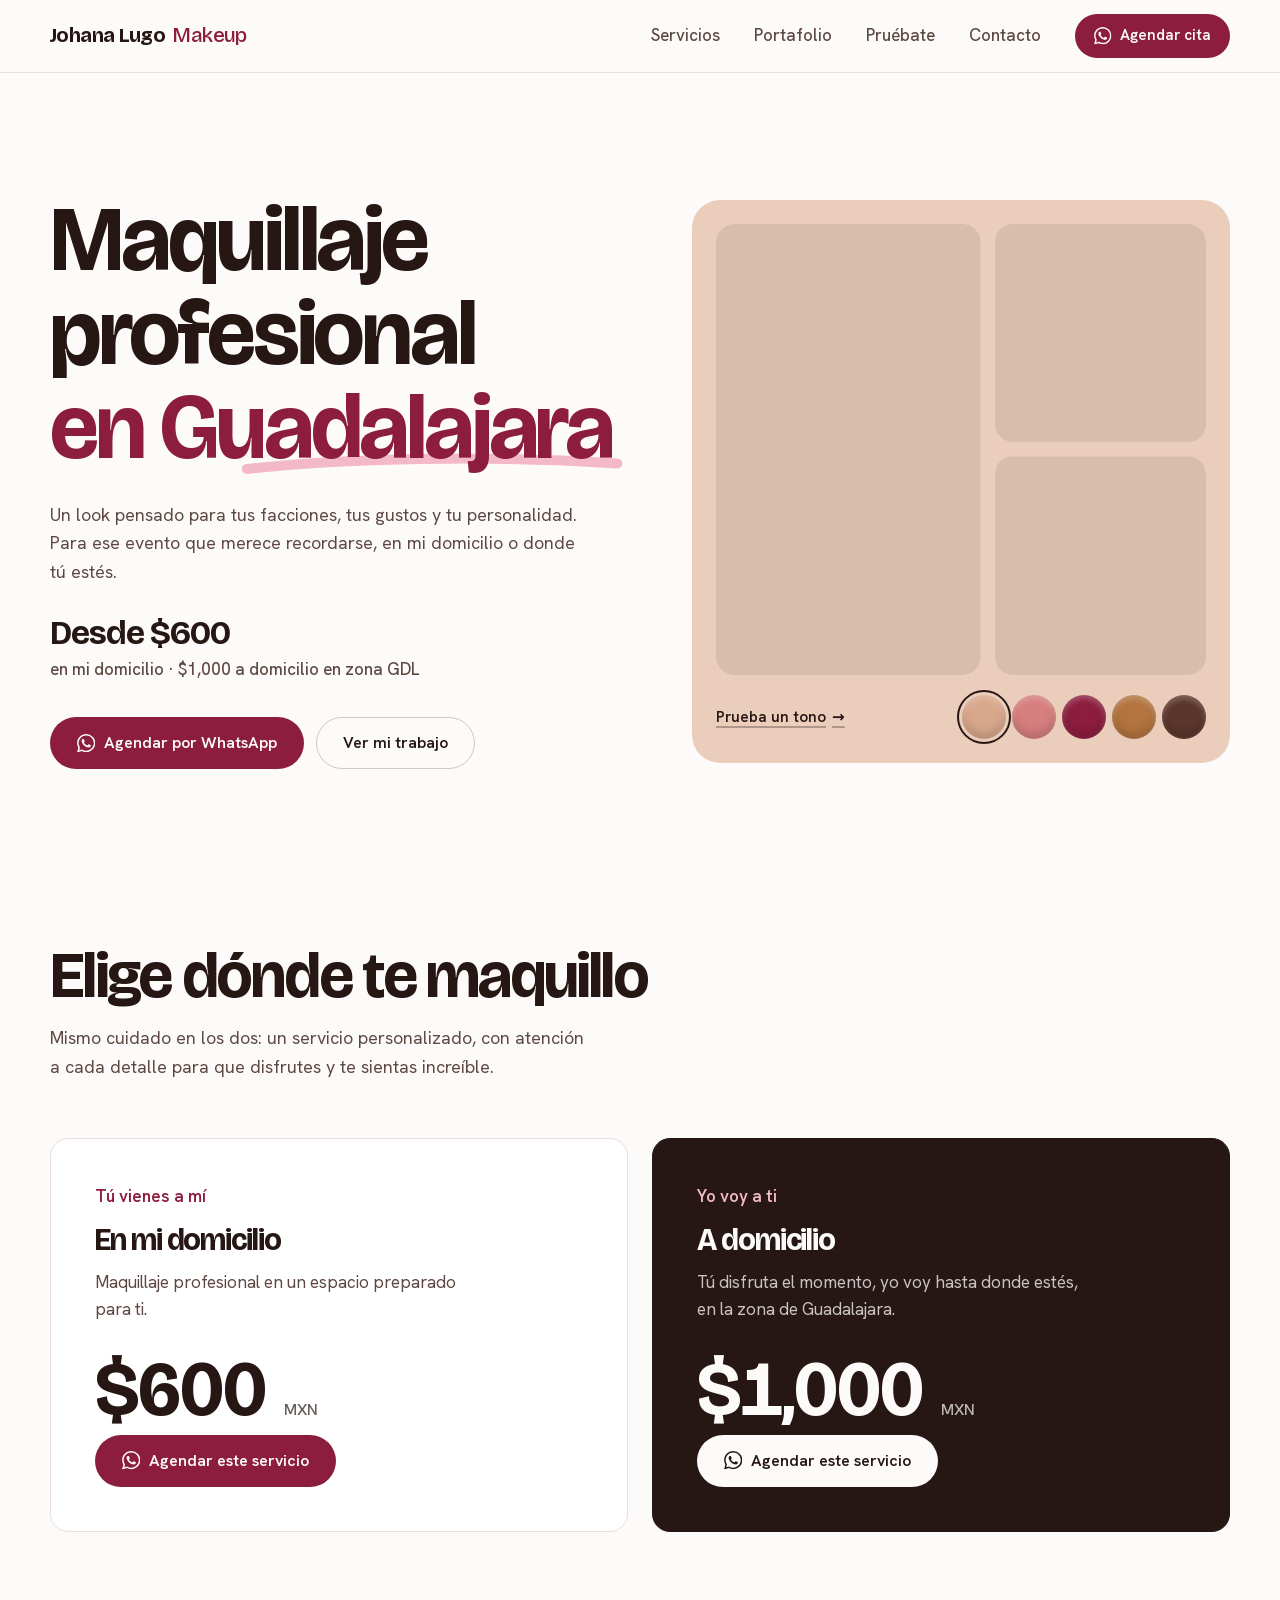
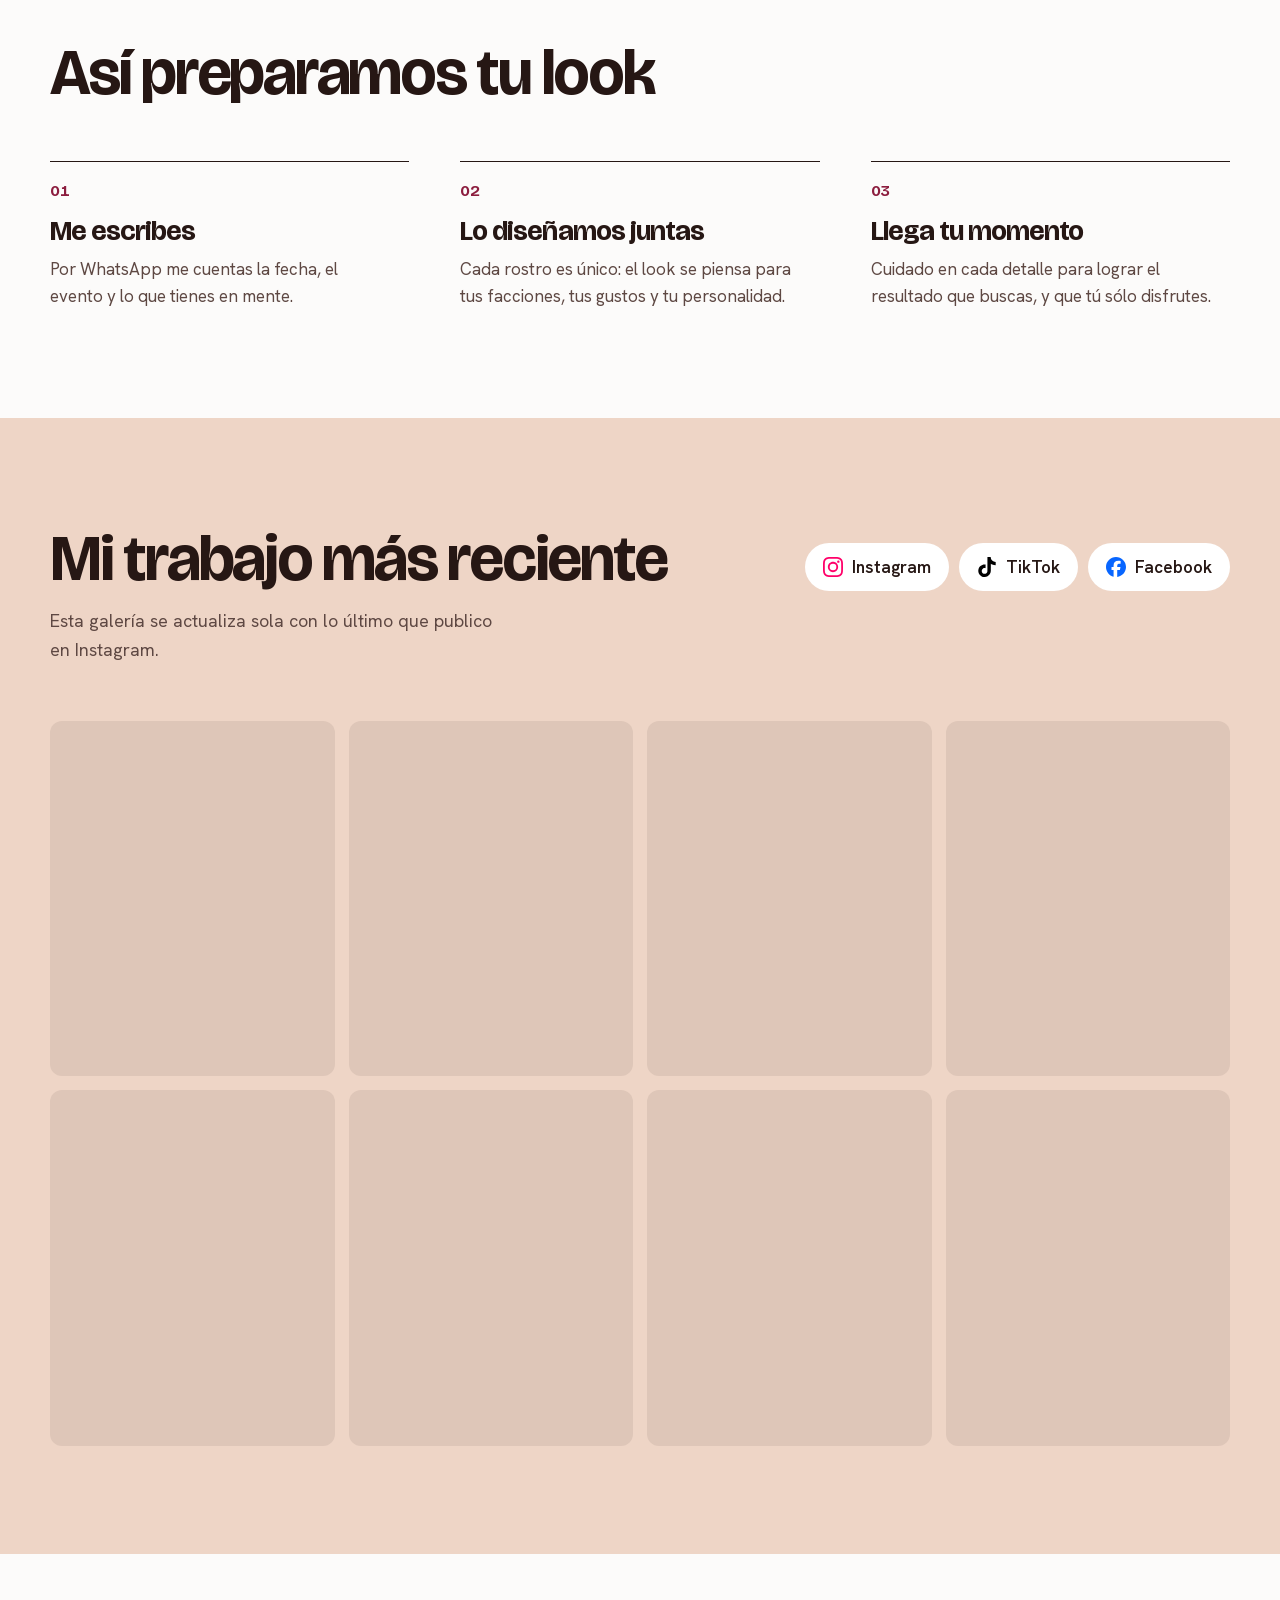
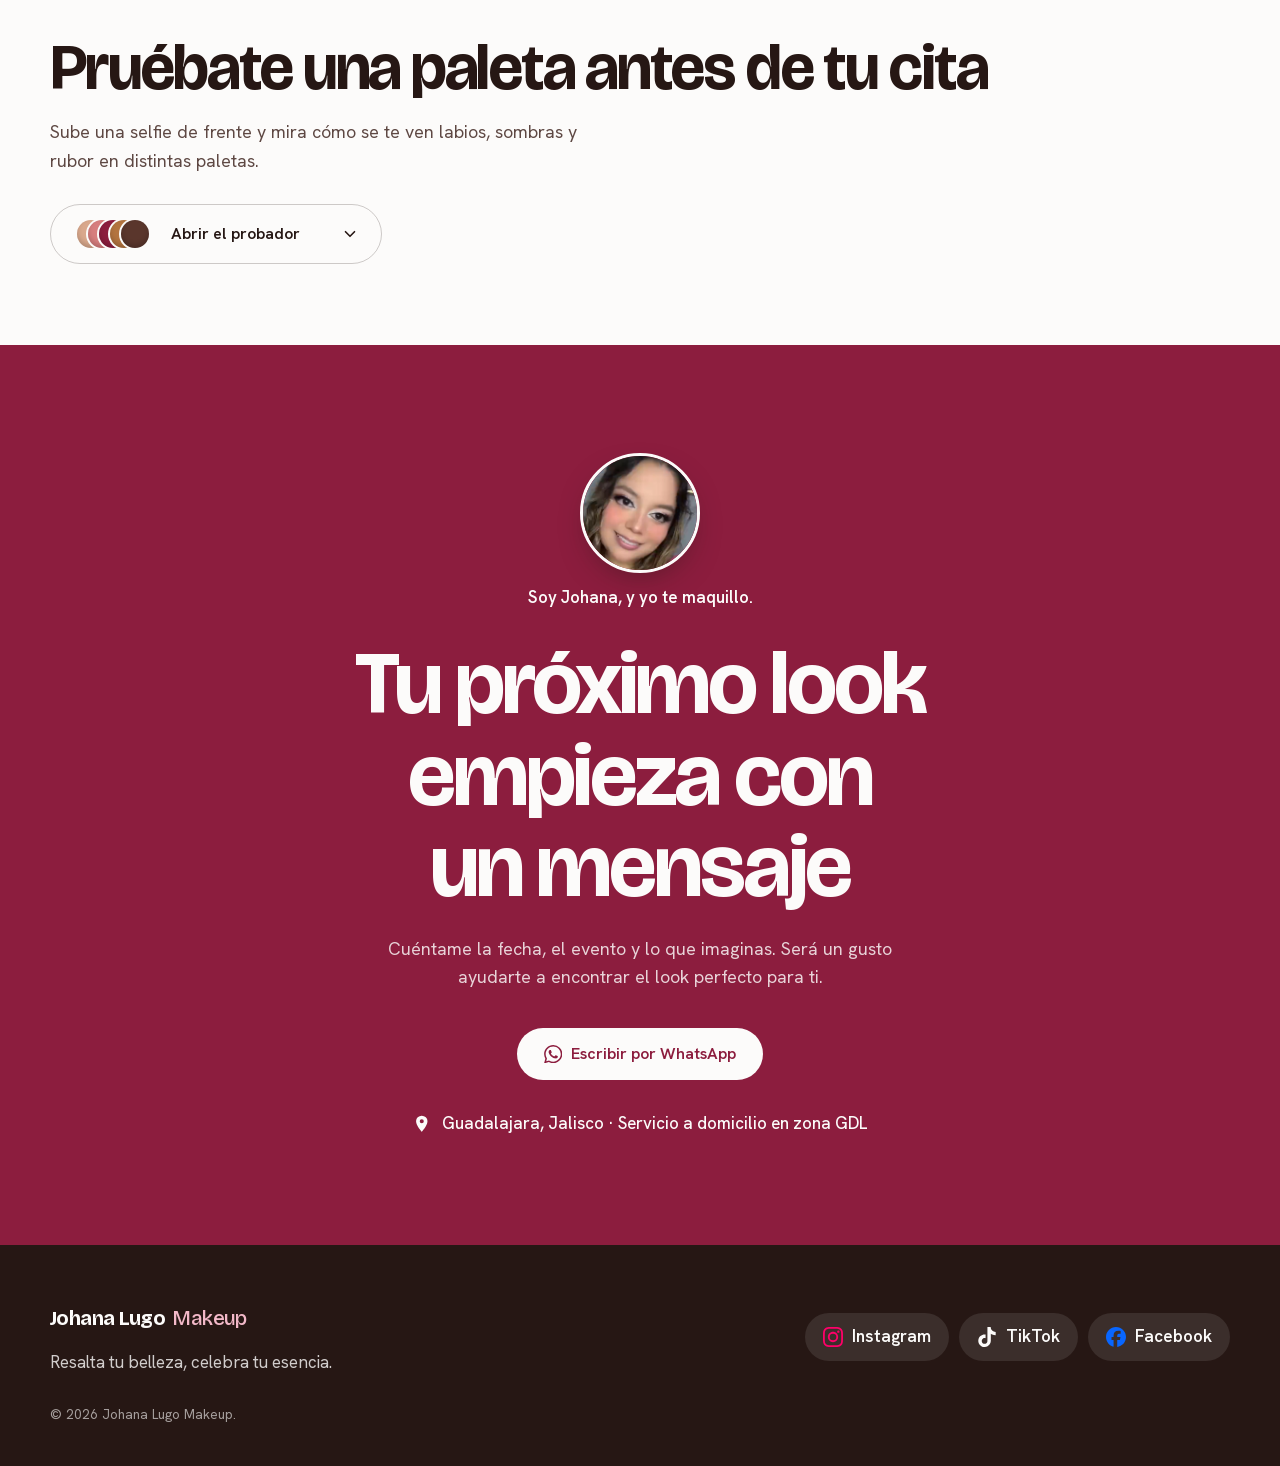
==== commit 6cd1b23f: "Add files via upload" ====
--- a/maquillaje/index.html
+++ b/maquillaje/index.html
@@ -4,7 +4,7 @@
   <meta charset="UTF-8">
   <meta name="viewport" content="width=device-width, initial-scale=1, viewport-fit=cover">
   <title>Johana Lugo Makeup · Maquillaje profesional en Guadalajara</title>
-  <meta name="description" content="Maquillaje profesional en Guadalajara para tus eventos especiales. En mi domicilio desde $600 o a domicilio en zona GDL. Agenda por WhatsApp.">
+  <meta name="description" content="Maquillaje profesional en Guadalajara para tus eventos especiales. $600 en mi domicilio o $1,000 a domicilio en zona GDL. Agenda por WhatsApp.">
   <meta name="theme-color" content="#FCFBFA">
   <meta name="color-scheme" content="light">
 
@@ -12,7 +12,7 @@
   <meta property="og:type" content="website">
   <meta property="og:locale" content="es_MX">
   <meta property="og:title" content="Johana Lugo Makeup · Maquillaje profesional en Guadalajara">
-  <meta property="og:description" content="Un look pensado para ti. En mi domicilio desde $600 o a domicilio en zona GDL.">
+  <meta property="og:description" content="Un look pensado para ti. $600 en mi domicilio o $1,000 a domicilio en zona GDL.">
   <meta property="og:image" content="share.jpg">
   <meta name="twitter:card" content="summary_large_image">
 
@@ -204,7 +204,18 @@
     .vanity.is-offline .vanity-fallback { display: grid; justify-items: center; }
 
     .palette { display: flex; align-items: center; justify-content: space-between; gap: 12px; margin-top: clamp(14px, 2vw, 20px); }
-    .palette-label { font-weight: 600; font-size: 0.95rem; }
+    .palette-label {
+      font-weight: 600; font-size: 0.95rem; color: var(--ink); text-decoration: underline; text-decoration-thickness: 1.5px;
+      text-underline-offset: 4px; text-decoration-color: color-mix(in srgb, var(--ink) 30%, transparent);
+      display: inline-flex; align-items: center; gap: 6px; min-height: 44px; -webkit-tap-highlight-color: transparent;
+      transition: text-decoration-color 180ms ease, color 180ms ease;
+    }
+    .palette-label span { display: inline-block; transition: transform 220ms var(--ease-out); }
+    @media (hover: hover) and (pointer: fine) {
+      .palette-label:hover { color: var(--berry); text-decoration-color: currentColor; }
+      .palette-label:hover span { transform: translateX(3px); }
+    }
+    .palette-label:focus-visible { outline: 2px solid var(--berry); outline-offset: 4px; border-radius: 4px; }
     .pans { display: flex; gap: 6px; }
     .pan {
       width: 44px; height: 44px; border-radius: 50%; border: 0; padding: 0; cursor: pointer;
@@ -547,7 +558,7 @@
         <div style="--i:0">
           <h1 id="h-hero" class="rise"><span class="w"><span style="--i:0">Maquillaje</span></span> <span class="w"><span style="--i:1">profesional</span></span> <em><span class="w"><span style="--i:2">en</span></span> <span class="w"><span style="--i:3">Guadalajara</span></span><svg class="swipe" viewBox="0 0 200 20" preserveAspectRatio="none" aria-hidden="true"><path d="M3 13 C 55 5, 130 3, 197 9"/></svg></em></h1>
           <p class="lead">Un look pensado para tus facciones, tus gustos y tu personalidad. Para ese evento que merece recordarse, en mi domicilio o donde tú estés.</p>
-          <p class="fact"><strong>Desde $600</strong> A domicilio en toda la zona GDL</p>
+          <p class="fact"><strong>Desde $600</strong> <span>en mi domicilio · $1,000 a domicilio en zona GDL</span></p>
           <div class="actions">
             <a class="btn btn-primary" href="https://wa.me/522227693916?text=Hola%20Johana%2C%20me%20gustar%C3%ADa%20informaci%C3%B3n%20para%20agendar%20una%20cita." target="_blank" rel="noopener noreferrer">
               <svg class="icon" aria-hidden="true"><use href="#i-wa"/></svg>Agendar por WhatsApp
@@ -568,7 +579,7 @@
             <a class="btn btn-primary" href="https://www.instagram.com/johanalugo.makeup/" target="_blank" rel="noopener noreferrer">Ver mi Instagram</a>
           </div>
           <div class="palette">
-            <span class="palette-label" id="palette-label">Prueba un tono</span>
+            <a class="palette-label" id="palette-label" href="#probador" aria-label="Prueba un tono con tu selfie en el probador">Prueba un tono <span aria-hidden="true">→</span></a>
             <div class="pans" role="group" aria-labelledby="palette-label">
               <button class="pan" type="button" style="--pan:#D9A88C" data-tone="#EBCDBB" aria-pressed="true" aria-label="Nude"></button>
               <button class="pan" type="button" style="--pan:#D77E7E" data-tone="#F0C3BF" aria-pressed="false" aria-label="Rubor"></button>
